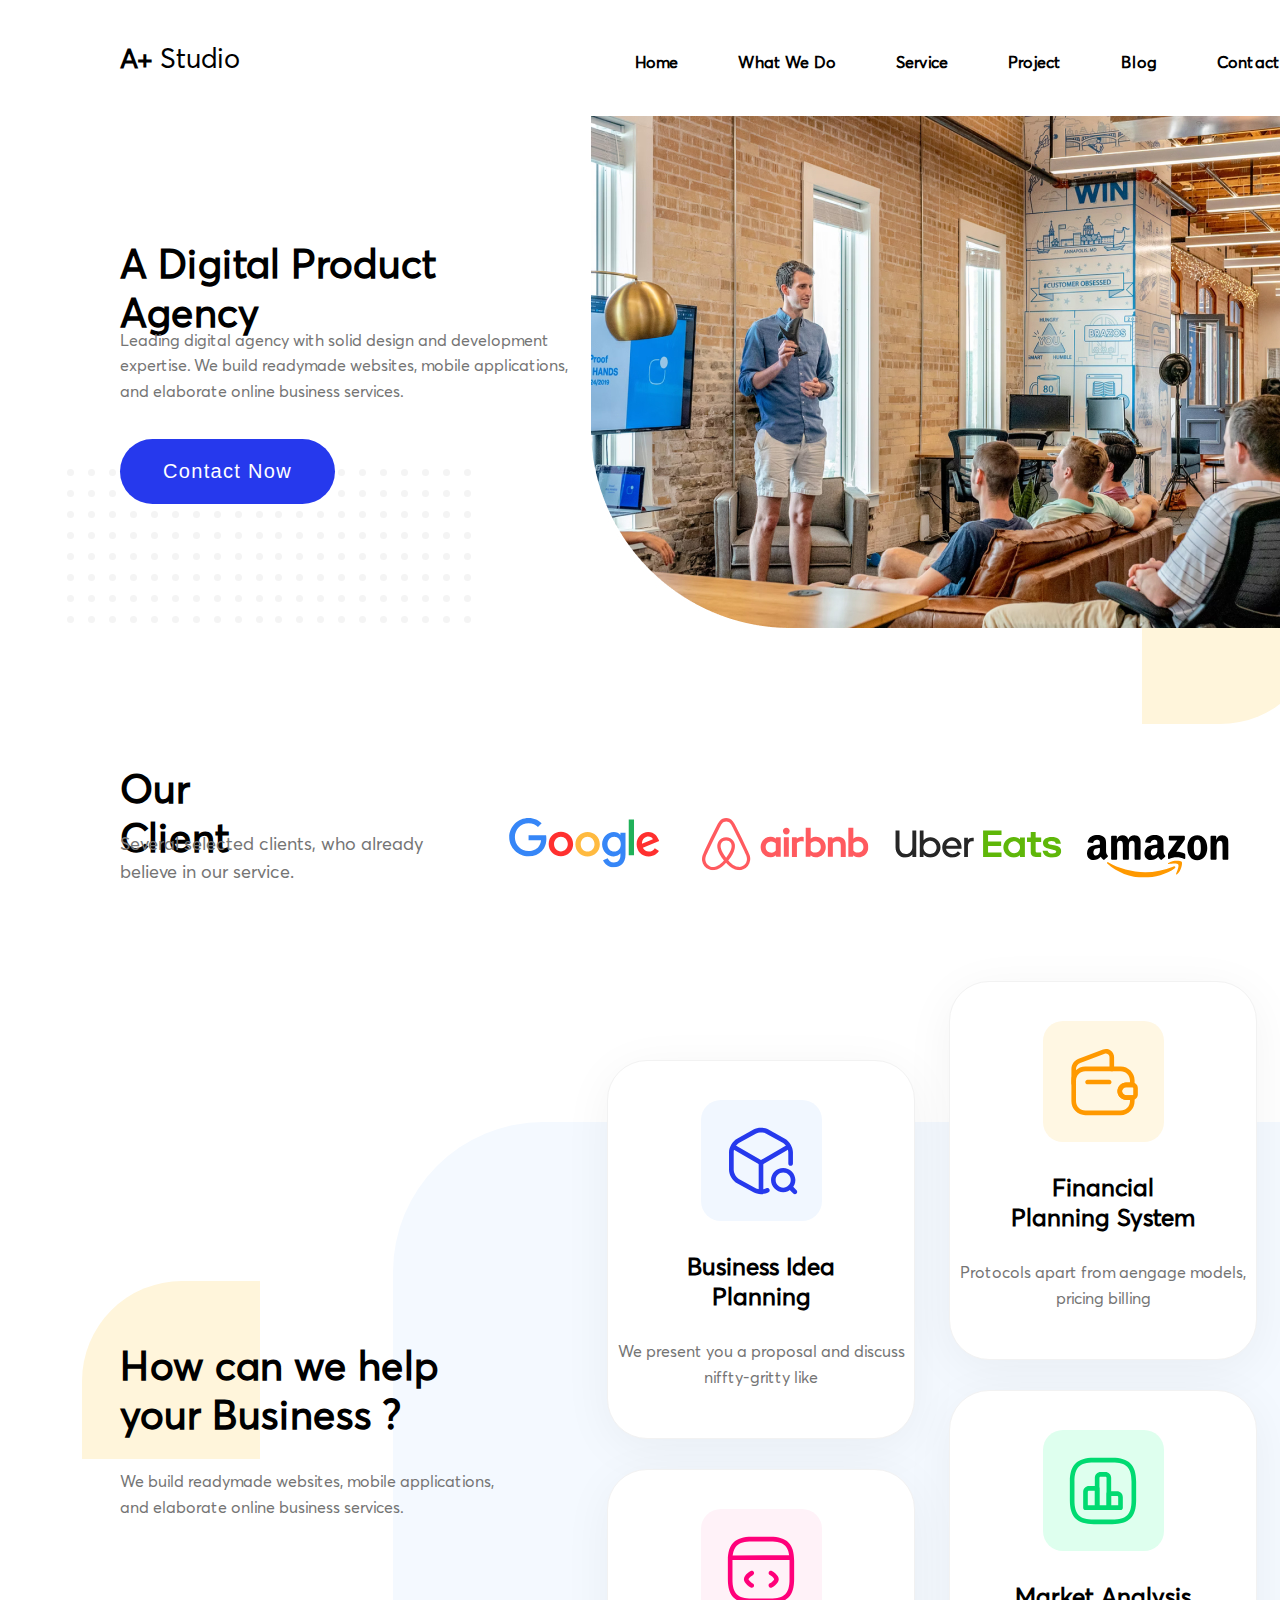
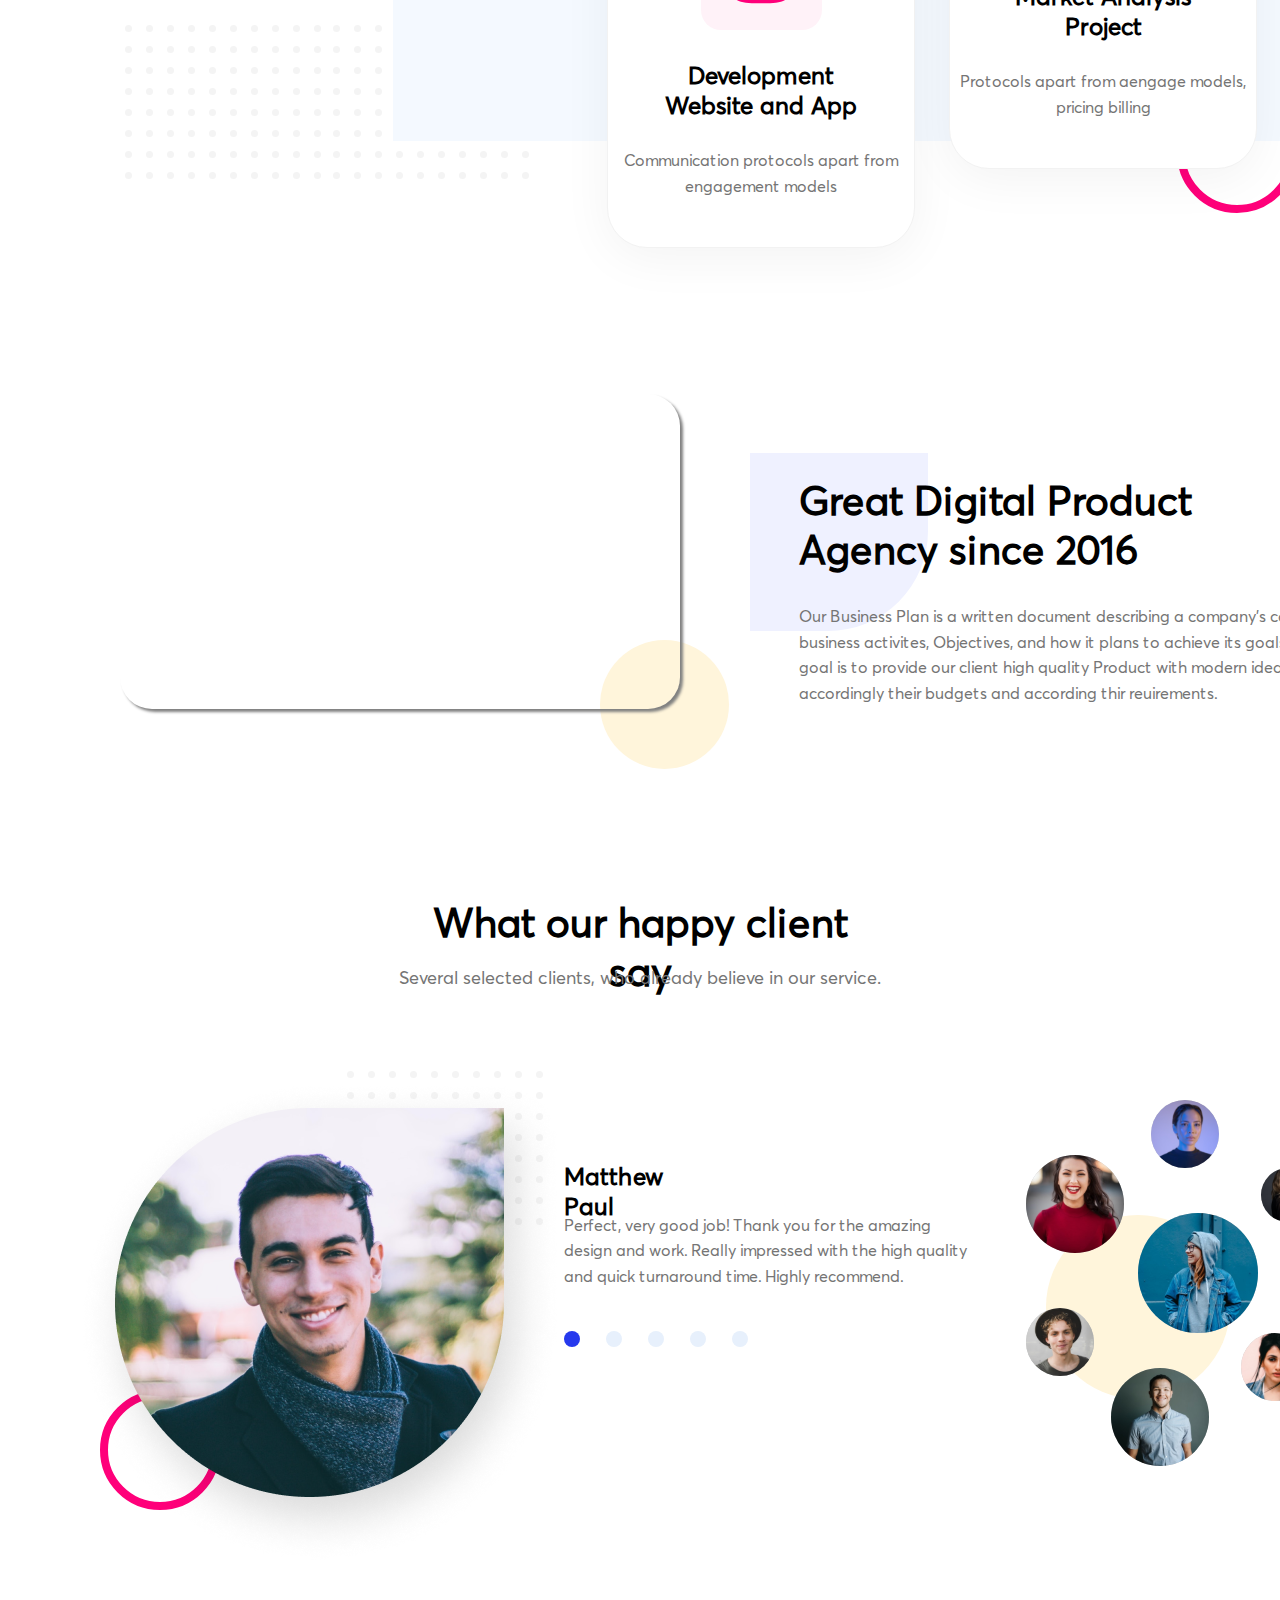
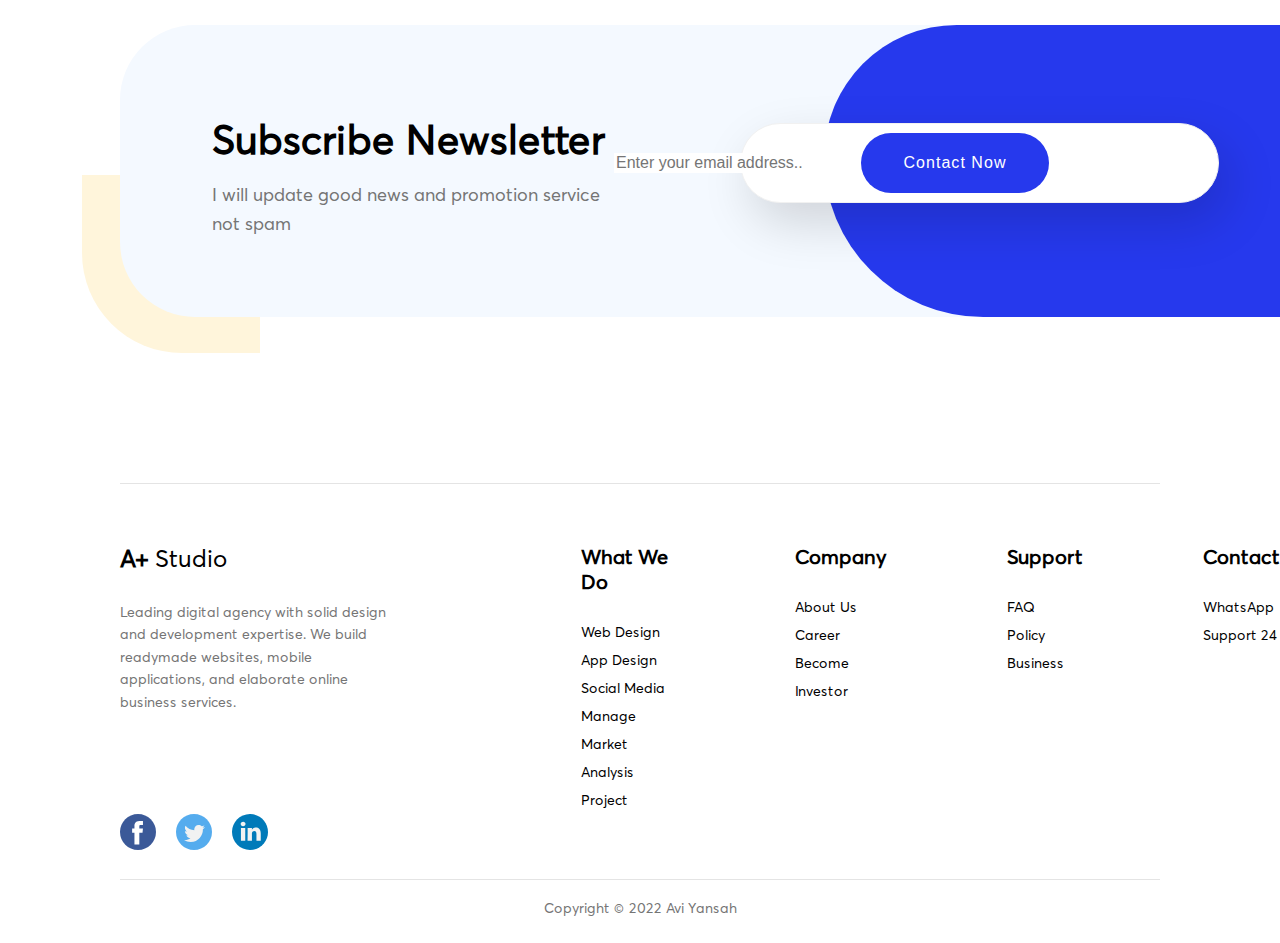
==== index.html @ ac947d30 "design_1_2022_05_05_part1" ====
<!doctype html>
<html lang="en">
<head>
    <meta charset="UTF-8">
    <meta name="viewport"
          content="width=device-width, user-scalable=no, initial-scale=1.0, maximum-scale=1.0, minimum-scale=1.0">
    <meta http-equiv="X-UA-Compatible" content="ie=edge">
    <title>Document</title>
    <link rel="stylesheet" href="css/reset.css">
    <link rel="stylesheet" href="css/style.css">
</head>
<body>
    <!-- Header start -->
    <header class="header">
        <div class="wrapper">
            <div class="header__wrapper">
                <div class="header__logo">
                    <a href="/" class="header__logo-link">
                        <span class="header__logo_text_first">A+ </span>
                        <span class="header__logo_text_second">Studio</span>
                    </a>
                </div>
                <nav class="header__nav">
                    <ul class="header__list">
                        <li class="header__item">
                            <a href="#" class="header__link">Home</a>
                        </li>
                        <li class="header__item">
                            <a href="#" class="header__link">What We Do</a>
                        </li>
                        <li class="header__item">
                            <a href="#" class="header__link">Service</a>
                        </li>
                        <li class="header__item">
                            <a href="#" class="header__link">Project</a>
                        </li>
                        <li class="header__item">
                            <a href="#" class="header__link">Blog</a>
                        </li>
                        <li class="header__item">
                            <a href="#" class="header__link">Contact</a>
                        </li>
                    </ul>
                </nav>
            </div>
        </div>
    </header>
    <!-- Header end -->

    <main class="main">
        <!-- Hero headline start -->
        <div class="wrapper">
            <div class="hero-headline">
                <div class="hero-headline-info">
                    <h2 class="hero-headline-title">A Digital Product Agency</h2>
                    <p class="hero-headline-desc">Leading digital agency with solid design and development expertise.
                        We build readymade websites, mobile applications, and elaborate online business services.
                    </p>
                    <div class="hero-headline-button-block">
                        <img src="img/svg/dot-ornament.svg" alt="">
                        <button type="submit" class="hero-headline-button">Contact Now</button>
                    </div>
                </div>
                <div class="ellipse"></div>
                <div class="rectangle"></div>
                <div class="hero-headline-img">
                    <img src="img/bg_a_digital_product.jpg" alt="bg_a_digital_product">
                </div>
            </div>
            <!-- Our clients start -->
            <div class="our-client-info">
                <div class="description">
                    <h2 class="our-client-title">Our Client</h2>
                    <p class="our-client-desc">Several selected clients, who already believe in our service.</p>
                </div>
                <img src="img/svg/google_logo.svg" alt="google_logo" class="google-logo">
                <img src="img/svg/airbnb_logo.svg" alt="airbnb_logo" class="airbnb-logo">
                <img src="img/svg/uber_logo.svg" alt="uber_logo" class="uber-logo">
                <img src="img/svg/amazon_logo.svg" alt="amazon_logo" class="amazon-logo">
            </div>
            <!-- Our clients end -->
            <!-- How can we help start -->
            <div class="how-can-we-help">
                <img src="img/svg/dot-ornament.svg" alt="" class="how-can-we-help-dots">
                <div class="rectangle-desc"></div>
                <div class="rectangle-card"></div>
                <div class="rectangle-icon-1"></div>
                <div class="rectangle-icon-2"></div>
                <div class="rectangle-icon-3"></div>
                <div class="rectangle-icon-4"></div>
                <div class="ellipse-how-can-we-help"></div>
                <div class="container">
                    <div class="how-can-we-help-desc">
                        <h2 class="how-can-we-help-title">How can we help your Business ?</h2>
                        <p class="how-can-we-help desc">We build readymade websites, mobile applications, and elaborate online business services.</p>
                    </div>
                    <div class="how-can-we-help-card-1">
                        <img src="img/svg/box-search-icon.svg" alt="" class="how-can-we-help-card-icon">
                        <h2 class="how-can-we-help-card-1-title">Business Idea Planning</h2>
                        <p class="how-can-we-help-card-desc">We present you a proposal and discuss niffty-gritty like</p>
                    </div>
                    <div class="how-can-we-help-card-2">
                        <img src="img/svg/empty-wallet-icon.svg" alt="" class="how-can-we-help-card-icon">
                        <h2 class="how-can-we-help-card-2-title">Financial Planning System</h2>
                        <p class="how-can-we-help-card-desc">Protocols apart from aengage models, pricing billing</p>
                    </div>
                </div>
                <div class="container">
                    <div class="how-can-we-help-card-3">
                        <img src="img/svg/code-icon.svg" alt="" class="how-can-we-help-card-icon">
                        <h2 class="how-can-we-help-card-3-title">Development Website and App</h2>
                        <p class="how-can-we-help-card-desc">Communication protocols apart from engagement models</p>
                    </div>
                    <div class="how-can-we-help-card-4">
                        <img src="img/svg/chart-square-icon.svg" alt="" class="how-can-we-help-card-icon">
                        <h2 class="how-can-we-help-card-4-title">Market Analysis Project</h2>
                        <p class="how-can-we-help-card-desc">Protocols apart from aengage models, pricing billing</p>
                    </div>
                </div>
            </div>
            <!-- How can we help end -->

            <!-- Great since start -->
            <div class="great-since-block">
                <div class="rectangle-great-since"></div>
                <div class="ellipse-great-since"></div>
                <div class="great-since-media">
                    <iframe class="great-since-media-video" width="560" height="315" src="https://www.youtube.com/embed/eTPu3__YGJM" title="YouTube
                     video player" frameborder="0" allow="accelerometer; autoplay; clipboard-write; encrypted-media;
                      gyroscope; picture-in-picture" allowfullscreen></iframe>
                </div>
                <div class="great-since-info">
                    <h2 class="great-since-title">Great Digital Product Agency since 2016 </h2>
                    <p class="great-since-desc">Our Business Plan is a written document describing a company's core business activites, Objectives, and how it plans to achieve its goals. Our goal is to provide our client high quality Product with modern idea accordingly their budgets and according thir reuirements.</p>
                </div>
            </div>
            <!-- Great since end -->

            <!-- Happy client start -->
            <div class="happy-client-block">
                <div class="happy-client-desc">
                    <h2 class="happy-client-title">What our happy client say</h2>
                </div>
                <div class="happy-client-desc">
                    <p class="happy-client-text">Several selected clients, who already believe in our service.</p>
                </div>
                <div class="ellipse-happy-client"></div>
                <div class="happy-client-carousel">
                    <img src="img/svg/happy-client-dots.svg" alt="" class="happy-client-dots">
                    <img src="img/happy-client.png" alt="" class="happy-client-img">
                    <div class="happy-client-carousel-desc">
                        <h2 class="happy-client-carousel-title">Matthew Paul</h2>
                        <p class="happy-client-carousel-text">
                            Perfect, very good job! Thank you for the amazing design and work. Really impressed with the
                            high quality and quick turnaround time. Highly recommend.
                        </p>
                        <div class="ellipses">
                            <div class="ellipse-2-happy-client"></div>
                            <div class="ellipse-1-happy-client"></div>
                            <div class="ellipse-1-happy-client"></div>
                            <div class="ellipse-1-happy-client"></div>
                            <div class="ellipse-1-happy-client"></div>
                        </div>
                    </div>
                    <div class="happy-clients-group">
                        <div class="ellipse-client-group"></div>
                        <img src="img/svg/happy-client-group-center.svg" alt="" class="happy-clients-group-center">
                        <img src="img/svg/happy-client-group-1.svg" alt="happy-client-group-1" class="happy-clients-group-1">
                        <img src="img/svg/happy-client-group-2.svg" alt="happy-client-group-2" class="happy-clients-group-2">
                        <img src="img/svg/happy-client-group-3.svg" alt="happy-client-group-3" class="happy-clients-group-3">
                        <img src="img/svg/happy-client-group-4.svg" alt="happy-client-group-4" class="happy-clients-group-4">
                        <img src="img/svg/happy-client-group-5.svg" alt="happy-client-group-5" class="happy-clients-group-5">
                        <img src="img/svg/happy-client-group-6.svg" alt="happy-client-group-6" class="happy-clients-group-6">
                        <img src="img/svg/happy-client-group-7.svg" alt="happy-client-group-7" class="happy-clients-group-7">
                    </div>
                </div>
            </div>
            <!-- Happy client end -->

            <!-- Newsletter start -->
            <div class="newsletter-block">
                <div class="newsletter-rectangle-30"></div>
                <div class="newsletter-rectangle-32"></div>
                <div class="newsletter-rectangle-33"></div>
                <div class="newsletter-rectangle-34"></div>
                <div class="newsletter-desc">
                    <h2 class="newsletter-title">Subscribe Newsletter</h2>
                    <p class="newsletter-text">I will update good news and promotion service not spam</p>
                </div>
                <div class="newsletter-form">
                    <input type="text" placeholder="Enter your email address.." class="newsletter-input">
                    <button class="newsletter-button">Contact Now</button>
                </div>
            </div>
            <!-- Newsletter end -->
        </div>
    </main>
    <!-- Footer start -->
    <footer>
        <div class="wrapper">
            <div class="footer-line"></div>
            <div class="footer-block">
                <div class="footer__logo">
                    <a href="/" class="footer__logo-link">
                        <span class="footer__logo_text_first">A+ </span>
                        <span class="footer__logo_text_second">Studio</span>
                    </a>
                    <div class="footer-text">
                        <p>Leading digital agency with solid design and development expertise. We build readymade websites,
                            mobile applications, and elaborate online business services.
                        </p>
                    </div>
                </div>
                <nav class="footer-nav">
                    <ul class="footer-menu">
                        <li class="footer-menu-item">
                            <h3 class="footer-menu-title">What We Do</h3>
                        </li>
                        <li class="footer-menu-item">
                            <a href="/" class="footer-menu-link">Web Design</a>
                        </li>
                        <li class="footer-menu-item">
                            <a href="/" class="footer-menu-link">App Design</a>
                        </li>
                        <li class="footer-menu-item">
                            <a href="/" class="footer-menu-link">Social Media Manage</a>
                        </li>
                        <li class="footer-menu-item">
                            <a href="/" class="footer-menu-link">Market Analysis Project</a>
                        </li>
                    </ul>
                    <ul class="footer-menu">
                        <li class="footer-menu-item">
                            <h3 class="footer-menu-title">Company</h3>
                        </li>
                        <li class="footer-menu-item">
                            <a href="/" class="footer-menu-link">About Us</a>
                        </li>
                        <li class="footer-menu-item">
                            <a href="/" class="footer-menu-link">Career</a>
                        </li>
                        <li class="footer-menu-item">
                            <a href="/" class="footer-menu-link">Become Investor</a>
                        </li>
                    </ul>
                    <ul class="footer-menu">
                        <li class="footer-menu-item">
                            <h3 class="footer-menu-title">Support</h3>
                        </li>
                        <li class="footer-menu-item">
                            <a href="/" class="footer-menu-link">FAQ</a>
                        </li>
                        <li class="footer-menu-item">
                            <a href="/" class="footer-menu-link">Policy</a>
                        </li>
                        <li class="footer-menu-item">
                            <a href="/" class="footer-menu-link">Business</a>
                        </li>
                    </ul>
                    <ul class="footer-menu">
                        <li class="footer-menu-item">
                            <h3 class="footer-menu-title">Contact</h3>
                        </li>
                        <li class="footer-menu-item">
                            <a href="/" class="footer-menu-link">WhatsApp</a>
                        </li>
                        <li class="footer-menu-item">
                            <a href="/" class="footer-menu-link">Support 24</a>
                        </li>
                    </ul>
                </nav>
            </div>
            <div class="footer-icons">
                <a href=""><img src="img/svg/facebook-icon.svg" alt="facebook-icon" class="footer-facebook-icon"></a>
                <a href=""><img src="img/svg/twitter-icon.svg" alt="twitter-icon" class="footer-twitter-icon"></a>
                <a href=""><img src="img/svg/linkedin-icon.svg" alt="linkedin-icon" class="footer-linkedin-icon"></a>
            </div>
            <div class="footer-line"></div>
            <div class="copyright">
                <span>Copyright © 2022 Avi Yansah</span>
            </div>

        </div>
    </footer>
</body>
</html>
---- css/style.css ----
@font-face {
    font-family: 'Averta Demo PE';
    src: url('../fonts/AvertaDemoPE-Regular.eot');
    src: local('Averta Demo PE Regular'), local('AvertaDemoPE-Regular'),
    url('../fonts/AvertaDemoPE-Regular.eot?#iefix') format('embedded-opentype'),
    url('../fonts/AvertaDemoPE-Regular.woff2') format('woff2'),
    url('../fonts/AvertaDemoPE-Regular.woff') format('woff'),
    url('../fonts/AvertaDemoPE-Regular.ttf') format('truetype');
    font-weight: 400;
    font-style: normal;
}

html {
    box-sizing: border-box;
}
*, *::before, *::after {
    box-sizing: inherit;
}
body {
    font-family: 'Averta Demo PE';
    font-style: normal;
    font-size: 16px;
    line-height: 160%;
    font-weight: 400;
    color: #757575;
}
/*.header {*/
/*    background-color: white;*/
/*    position: fixed;*/
/*    top: 0;*/
/*    left: 0;*/
/*    width: 100%;*/
/*}*/
.wrapper {
    max-width: 1440px;
    margin: 0 auto;
}
.header__logo_text_first {
    font-weight: 700;
    font-size: 27px;
    line-height: 33px;
    color: #000000;
}
.header__logo_text_second {
    font-size: 27.1472px;
    line-height: 33px;
    color: #000000;
}
.header__logo-link {
    text-decoration: none;
}
.header__wrapper {
    max-width: 1200px;
    display: flex;
    flex-wrap: wrap;
    align-items: flex-end;
    justify-content: space-between;
    margin-top: 42px;
    margin-left: 120px;

}
.header__list {
    display: flex;
    flex-wrap: wrap;
}
.header__item {
    margin-right: 60px;
}
.header__item:last-child {
    margin-right: 0;
}
.header__link {
    line-height: 20px;
    color: #000000;
    text-decoration: none;
    letter-spacing: 0.01em;
    font-weight: 700;
}
/*Hero headline start*/
.hero-headline {
    display: grid;
    grid-template-columns: repeat(2, 1fr);
}
.hero-headline-info {
    margin-left: 120px;
    margin-top: 163px;
}
.hero-headline-img {
    position: relative;
    width: 754px;
    height: 512px;
    margin-top: 40px;
}
.hero-headline-title {
    width: 462px;
    height: 49px;
    font-size: 40px;
    line-height: 49px;
    font-weight: 700;
    color: black;
    margin-bottom: 40px;
}
.hero-headline-desc {
    width: 471px;
    height: 78px;
    margin-bottom: 33px;
}
.hero-headline-button {
    position: relative;
    width: 215px;
    height: 65px;
    padding: 20px 40px;
    font-weight: 500;
    font-size: 20px;
    line-height: 25px;
    letter-spacing: 0.065em;
    color: white;
    background: #2639ED;
    border-radius: 60px;
    border: 0;
}
.ellipse {
    position: absolute;
    width: 129px;
    height: 129px;
    margin-left: 623px;
    margin-top: 40px;
    background: #DAE9FF;
    border-radius: 100px;
}
.rectangle {
    position: absolute;
    width: 178px;
    height: 178px;
    margin-left: 1142px;
    margin-top: 470px;
    background: #FFF5DB;
    border-radius: 0px 0px 100px 0px;
}
.hero-headline-button-block img {
    position: absolute;
    margin-top: 30px;
    margin-left: -53px;
}
/*Hero headline end*/

/*Our clients start*/
.our-client-info {
    display: grid;
    grid-template-columns: repeat(5, 1fr);
    margin-top: 136px;
    margin-bottom: 94px;
}
.description {
    margin-left: 120px;
}
.our-client-title {
    width: 189px;
    height: 49px;
    margin-right: 200px;
    margin-bottom: 17px;
    font-weight: 700;
    font-size: 40px;
    line-height: 49px;
    color: black;
}
.our-client-desc {
    font-size: 18px;
    line-height: 160%;
    margin-right: 60px;
}
.google-logo {
    margin-top: 54px;
}
.airbnb-logo {
    margin-top: 54px;
}
.uber-logo {
    margin-top: 66px;
}
.amazon-logo {
    margin-top: 71px;
}
/*Our clients end*/

/*How can we help start*/

.container {
    display: flex;
}

.how-can-we-help-desc {
    margin-left: 120px;
    z-index: 2;
}
.how-can-we-help-title {
    width: 358px;
    height: 98px;
    font-size: 40px;
    font-weight: 700;
    line-height: 49px;
    color: black;
    margin-bottom: 30px;
    margin-top: 360px;
}
.how-can-we-help-desc {
    position: relative;
    width: 396px;
    height: 52px;
    font-size: 16px;
    line-height: 160%;
    margin-right: 91px;
}
.how-can-we-help-card-1 {
    position: relative;
    text-align: center;
    width: 308px;
    height: 379px;
    border: 1px solid #F2F2F2;
    box-shadow: 0px 10px 50px rgba(0, 0, 0, 0.05);
    border-radius: 40px;
    margin-right: 34px;
    margin-top: 79px;
    margin-bottom: 30px;
    background-color: white;
}
.how-can-we-help-card-2 {
    position: relative;
    text-align: center;
    width: 308px;
    height: 379px;
    border: 1px solid #F2F2F2;
    box-shadow: 0px 10px 50px rgba(0, 0, 0, 0.05);
    border-radius: 40px;
    margin-bottom: 30px;
    background-color: white;
}
.how-can-we-help-card-icon {
    position: relative;
    z-index: 3;
    width: 74px;
    height: 74px;
    margin-top: 63px;
    margin-bottom: 54px;
}
.how-can-we-help-card-1-title {
    margin-left: 70px;
    margin-right: 70px;
    margin-bottom: 27px;
    font-size: 24px;
    line-height: 30px;
    font-weight: 600;
    color: black;
}
.how-can-we-help-card-1-desc {
    margin-right: 31px;
    margin-left: 31px;
}
.how-can-we-help-card-2-title {
    margin-left: 55px;
    margin-right: 55px;
    margin-bottom: 27px;
    font-size: 24px;
    line-height: 30px;
    font-weight: 600;
    color: black;
}
.how-can-we-help-card-3 {
    position: relative;
    text-align: center;
    width: 308px;
    height: 379px;
    border: 1px solid #F2F2F2;
    box-shadow: 0px 10px 50px rgba(0, 0, 0, 0.05);
    border-radius: 40px;
    margin-left: 607px;
    margin-right: 34px;
    margin-bottom: 146px;
    background-color: white;
}
.how-can-we-help-card-4 {
    position: relative;
    margin-top: -79px;
    text-align: center;
    width: 308px;
    height: 379px;
    border: 1px solid #F2F2F2;
    box-shadow: 0px 10px 50px rgba(0, 0, 0, 0.05);
    border-radius: 40px;
    background-color: white;
}
.how-can-we-help-card-3-title {
    margin-left: 35px;
    margin-right: 35px;
    margin-bottom: 27px;
    font-size: 24px;
    line-height: 30px;
    font-weight: 600;
    color: black;
}
.how-can-we-help-card-4-title {
    margin-left: 38px;
    margin-right: 38px;
    margin-bottom: 27px;
    font-size: 24px;
    line-height: 30px;
    font-weight: 600;
    color: black;
}
.rectangle-icon-1 {
    z-index: 1;
    position: absolute;
    width: 121px;
    height: 121px;
    margin-left: 701px;
    top: 1100px;
    background: #F1F7FF;
    border-radius: 20px;
}
.rectangle-icon-2 {
    z-index: 1;
    position: absolute;
    width: 121px;
    height: 121px;
    margin-left: 1043px;
    top: 1021px;
    background: #FFF7E3;
    border-radius: 20px;
}
.rectangle-icon-3 {
    z-index: 1;
    position: absolute;
    width: 121px;
    height: 121px;
    margin-left: 701px;
    top: 1509px;
    background: #FFF2F8;
    border-radius: 20px;
}
.rectangle-icon-4 {
    z-index: 1;
    position: absolute;
    width: 121px;
    height: 121px;
    margin-left: 1043px;
    top: 1430px;
    background: #DEFFEE;
    border-radius: 20px;
}
.rectangle-card {
    position: absolute;
    width: 1047px;
    height: 619px;
    margin-left: 393px;
    top: 1122px;
    background: #F4F9FF;
    border-radius: 150px 0px 0px 0px;
}
.rectangle-desc {
    position: absolute;
    width: 178px;
    height: 178px;
    margin-left: 82px;
    margin-top: 300px;
    background: #FFF5DB;
    border-radius: 0px 0px 100px 0px;
    transform: rotate(-180deg);
}
.how-can-we-help-dots {
    position: absolute;
    margin-top: 644px;
    margin-left: 125px;
}
.ellipse-how-can-we-help {
    box-sizing: border-box;
    position: absolute;
    z-index: -1;
    width: 120px;
    height: 120px;
    margin-left: 1177px;
    top: 1693px;
    border: 8px solid #FF007A;
    border-radius: 100%;
}
/* How can we help end */

/* Great since start */
.great-since-block {
    display: flex;
    margin-bottom: 181px;
}
.great-since-media {
    padding: 0;
    margin-left: 120px;
}
.great-since-media-video {
    margin-right: 119px;
}
.great-since-block-icon {
    position: absolute;
    width: 78px;
    height: 78px;
    left: 356px;
    top: 2135px;
}
.great-since-media-video {
    position: relative;
    border-radius: 32px;
    box-shadow: 3px 3px 3px gray;
}
.great-since-info {
    position: relative;
    margin-top: 82px;
}
.great-since-title {
    width: 468px;
    height: 98px;
    font-weight: 700;
    font-size: 40px;
    line-height: 49px;
    color: black;
    margin-bottom: 30px;
}
.great-since-desc {
    width: 532px;
    height: 104px;
    font-size: 16px;
    line-height: 160%;
}
.rectangle-great-since {
    position: absolute;
    width: 178px;
    height: 178px;
    margin-left: 750px;
    top: 2053px;
    background: #EFF1FF;
    border-radius: 0px 0px 100px 0px;
}
.ellipse-great-since {
    position: absolute;
    width: 129px;
    height: 129px;
    margin-left: 600px;
    top: 2240px;
    background: #FFF5DB;
    border-radius: 100%;
}
/* Great since end */

/* Happy client start */
.happy-client-block {
    margin-bottom: 148px;
}
.happy-client-desc {
    display: flex;
    align-items: center;
    align-content: center;
    justify-content: center;
}
.happy-client-title {
    text-align: center;
    width: 485px;
    height: 49px;
    font-size: 40px;
    font-weight: 700;
    line-height: 49px;
    color: black;
    margin-bottom: 17px;
}
.happy-client-text {
    text-align: center;
    width: 588px;
    height: 29px;
    font-size: 18px;
    line-height: 160%;
    margin-bottom: 85px;
}

.happy-client-img {
    position: relative;
    margin-left: 75px;
}
.ellipse-happy-client {
    box-sizing: border-box;
    position: absolute;
    width: 120px;
    height: 120px;
    margin-left: 100px;
    top: 2990px;
    border: 8.8px solid #FF007A;
    border-radius: 100%;
}
.happy-client-carousel {
    display: flex;
}
.happy-client-carousel-title {
    width: 153px;
    height: 30px;
    font-weight: 700;
    font-size: 24px;
    line-height: 30px;
    color: black;
    margin-top: 84px;
    margin-bottom: 21px;
}
.happy-client-carousel-text {
    width: 412px;
    height: 78px;
    font-size: 16px;
    line-height: 160%;
    margin-bottom: 40px;
}
.happy-clients-group-center {
    position: absolute;
    width: 120px;
    height: 120px;
    margin-left: 162px;
    margin-top: 135px;
}
.happy-clients-group-1 {
    position: absolute;
    width: 98px;
    height: 98px;
    margin-left: 50px;
    top: 2755px;
}
.happy-clients-group-2 {
    position: absolute;
    width: 68px;
    height: 68px;
    margin-left: 175px;
    top: 2700px;
}
.happy-clients-group-3 {
    position: absolute;
    width: 54px;
    height: 54px;
    margin-left: 285px;
    margin-top: 90px;
}
.happy-clients-group-4 {
    position: absolute;
    width: 54px;
    height: 54px;
    margin-left: 330px;
    margin-top: 175px;
}
.happy-clients-group-5 {
    position: absolute;
    width: 68px;
    height: 68px;
    margin-left: 265px;
    margin-top: 255px;
}
.happy-clients-group-6 {
    position: absolute;
    width: 98px;
    height: 98px;
    margin-left: 135px;
    margin-top: 290px;
}
.happy-clients-group-7 {
    position: absolute;
    width: 68px;
    height: 68px;
    margin-left: 50px;
    margin-top: 230px;
}
.ellipse-1-happy-client {
    width: 16px;
    height: 16px;
    left: 741px;
    top: 3009px;
    margin-right: 26px;
    border-radius: 100%;
    background: #E7F0FC;
}
.ellipse-2-happy-client {
    width: 16px;
    height: 16px;
    left: 741px;
    top: 3009px;
    margin-right: 26px;
    border-radius: 100%;
    background: #2639ED;
}
.ellipses {
    display: flex;
}
.happy-client-dots {
    position: absolute;
    width: 196px;
    height: 154px;
    margin-left: 347px;
    margin-top: -7px;
}
.ellipse-client-group {
    position: absolute;
    width: 184px;
    height: 184px;
    margin-left: 70px;
    top: 2815px;
    border-radius: 100%;
    background: #FFF5DB;
}
/* Happy client end */

/* Newsletter start */

.newsletter-block {
    display: flex;
}

.newsletter-title {
    margin-left: 212px;
    margin-bottom: 17px;
    font-weight: 700;
    font-size: 40px;
    line-height: 49px;
    color: black;
}
.newsletter-text {
    font-size: 18px;
    line-height: 160%;
    margin-left: 212px;
    margin-bottom: 245px;
}
.newsletter-input {
    width: 190px;
    height: 20px;
    margin-right: 57px;
    margin-top: 38px;
    font-size: 16px;
    line-height: 20px;
    border: 0;
}
.newsletter-form {
    display: flex;
    margin-left: auto;
}
.newsletter-button {
    text-align: center;
    width: 188px;
    height: 60px;
    padding: 20px 40px;
    background: #2639ED;
    border-radius: 60px;
    font-weight: 500;
    font-size: 16px;
    line-height: 20px;
    border: 0;
    color: white;
    margin-top: 18px;
    margin-right: 231px;
    letter-spacing: 0.065em;
}
.newsletter-rectangle-30 {
    z-index: -3;
    position: absolute;
    width: 1197px;
    height: 292px;
    margin-left: 120px;
    margin-top: -90px;

    background: #F4F9FF;
    border-radius: 75px;
}
.newsletter-rectangle-32 {
    position: absolute;
    z-index: -4;
    width: 178px;
    height: 178px;
    margin-left: 82px;
    margin-top: 60px;
    background: #FFF5DB;
    border-radius: 0px 0px 100px 0px;
    transform: rotate(90deg);
}
.newsletter-rectangle-33 {
    position: absolute;
    z-index: -1;
    width: 479px;
    height: 80px;
    margin-left: 740px;
    margin-top: 8px;
    background: #FFFFFF;
    border: 1px solid #F1F1F1;
    box-shadow: 10px 20px 50px rgba(0, 0, 0, 0.15);
    border-radius: 60px;
}
.newsletter-rectangle-34 {
    position: absolute;
    z-index: -2;
    width: 493px;
    height: 292px;
    margin-left: 824px;
    margin-top: -90px;
    background: #2639ED;
    border-radius: 250px 60px 60px 300px ;
}
/* Newsletter end */

/* Footer start */
.footer-block {
    display: flex;
    margin-top: 60px;
}
.footer-nav {
    display: flex;
}
.footer-line {
    margin: 0 120px 0px 120px;
    border-top:1px solid #E4E4E4;
    height:100%;
}
.footer__logo {
    margin-left: 120px;
}
.footer__logo-link {
    text-decoration: none;
    color: black;
}
.footer__logo_text_first {
    font-weight: 700;
    font-size: 24px;
    line-height: 29px
}
.footer__logo_text_second {
    font-size: 24px;
    line-height: 29px
}
.footer-text {
    width: 270px;
    height: 88px;
    font-size: 14px;
    line-height: 160%;
    margin-top: 26px;
    margin-right: 191px;
    margin-bottom: 40px;
}
.footer-menu {
    margin-right: 120px;
}
.footer-menu:last-child {
    margin-right: 0px;
}
.footer-menu-title {
    font-weight: 700;
    font-size: 20px;
    line-height: 25px;
    color: black;
    margin-bottom: 24px;
}
.footer-menu-link {
    text-decoration: none;
    color: black;
    font-size: 14px;
    line-height: 200%;
}
.footer-icons {
    margin-left: 120px;
    margin-bottom: 29px;
}
.footer-icons img {
    margin-right: 16px;
}
.copyright {
    margin: 17px 0 23px 0;
    text-align: center;
    font-size: 14px;
    line-height: 160%;
}
/* Footer end */
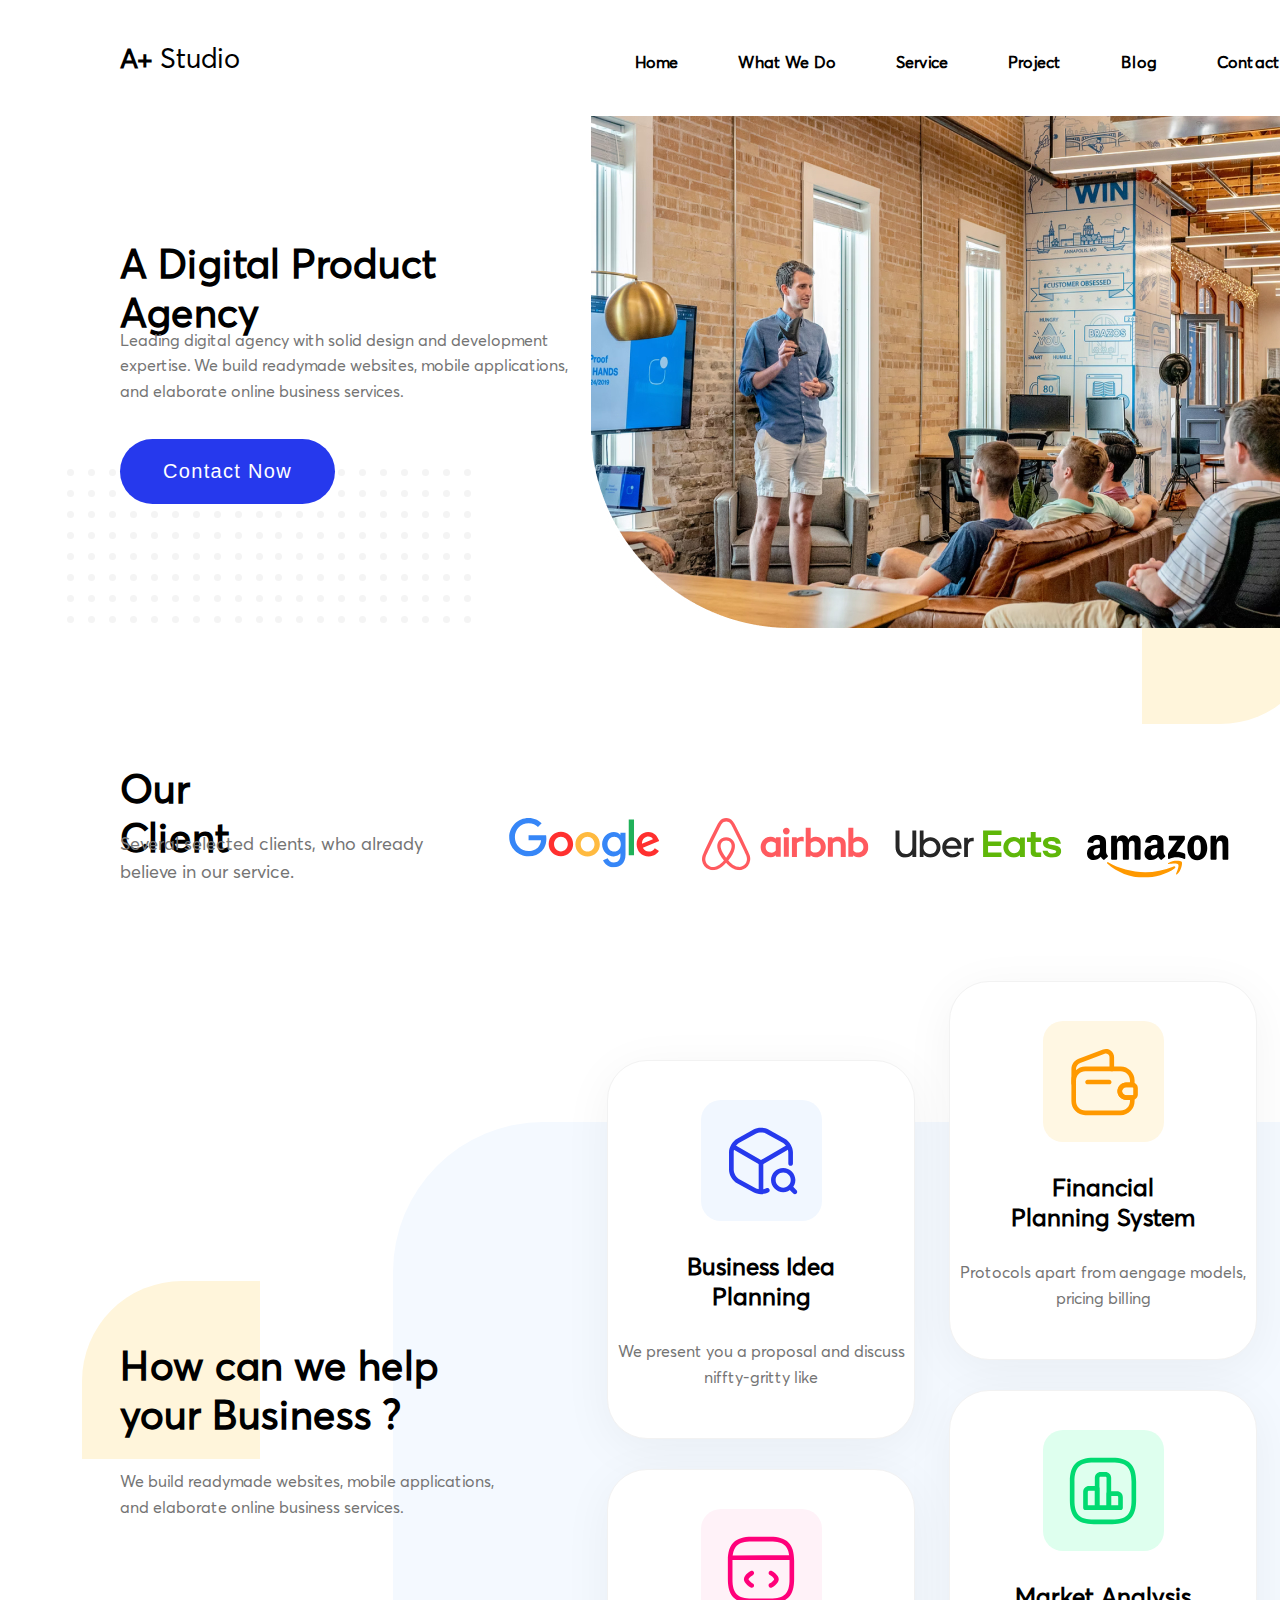
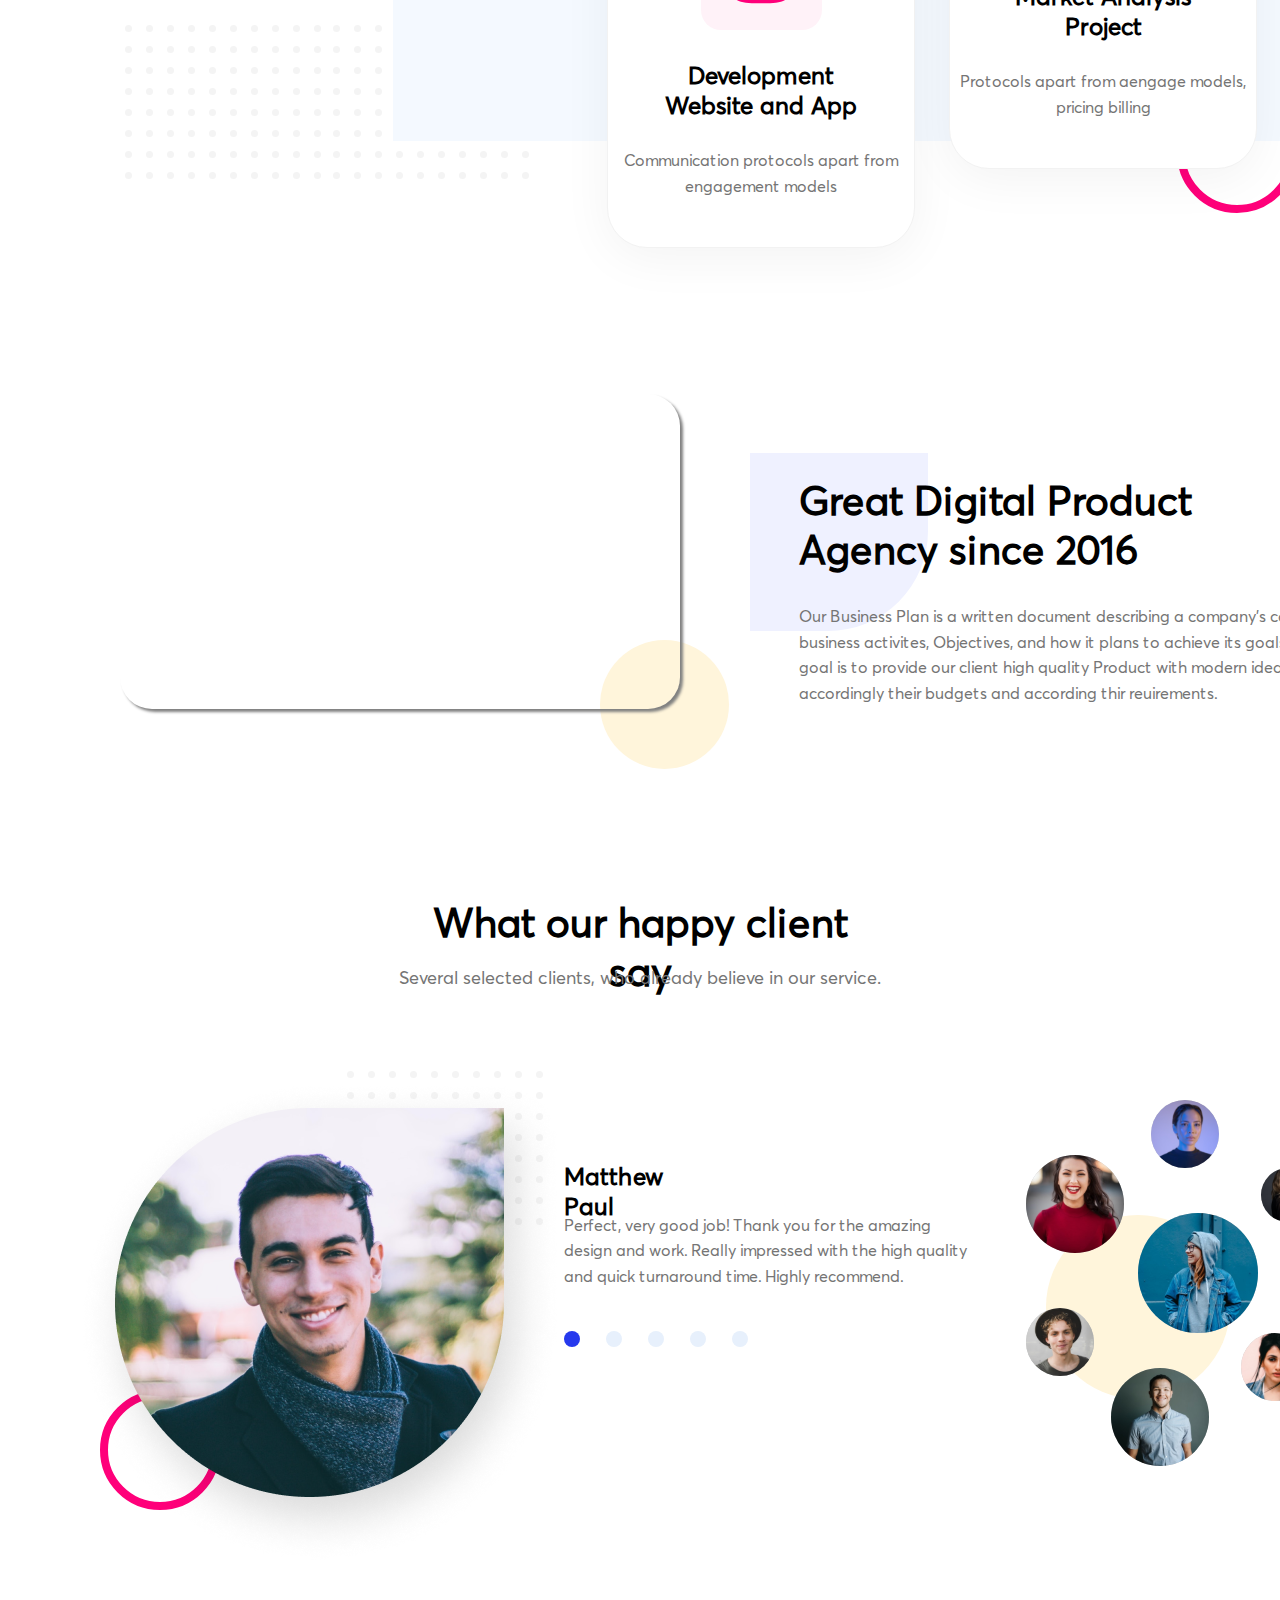
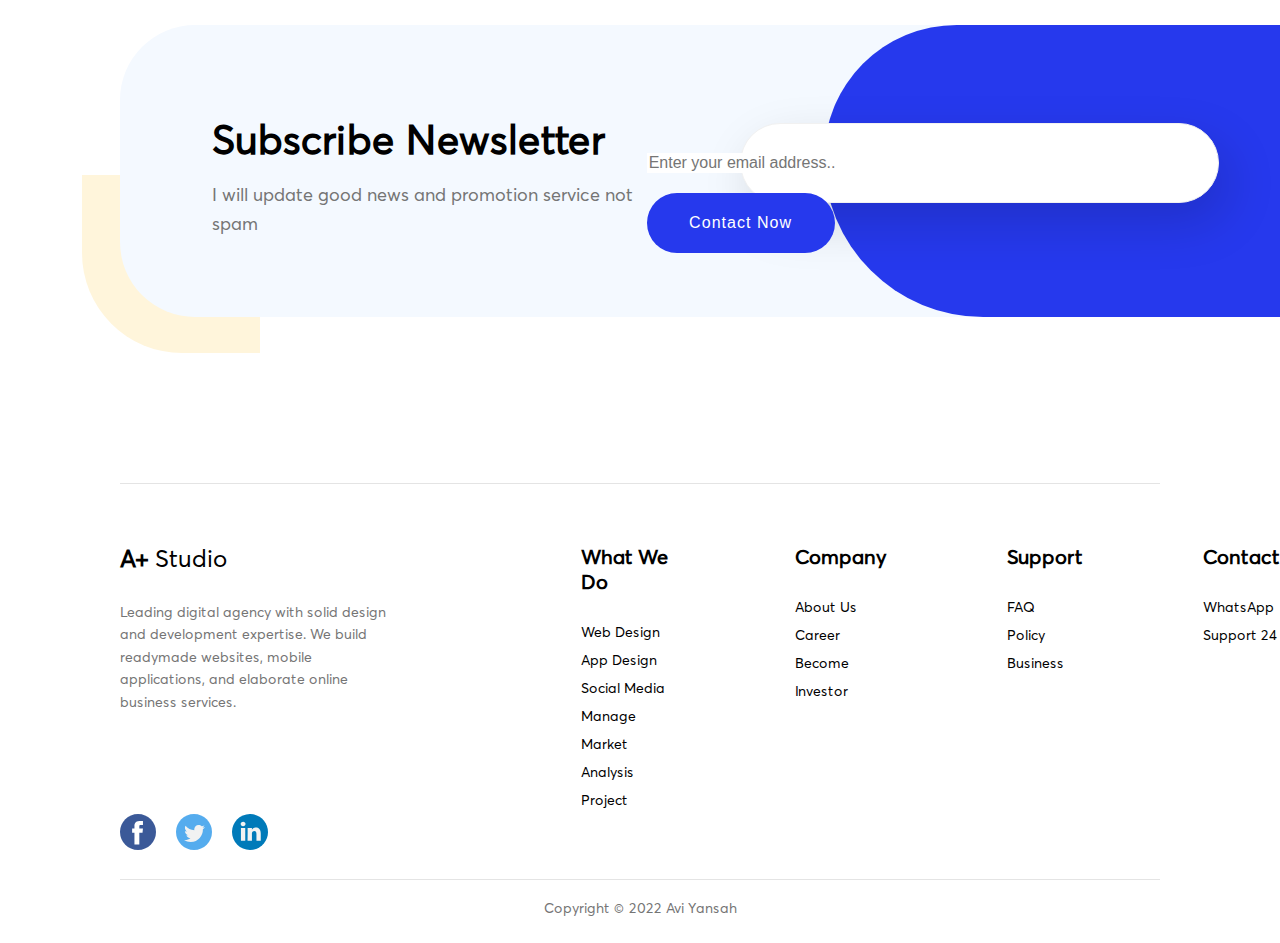
==== commit 206dace7: "2022_05_06_fixed_form" ====
--- a/index.html
+++ b/index.html
@@ -188,8 +188,11 @@
                     <p class="newsletter-text">I will update good news and promotion service not spam</p>
                 </div>
                 <div class="newsletter-form">
-                    <input type="text" placeholder="Enter your email address.." class="newsletter-input">
-                    <button class="newsletter-button">Contact Now</button>
+                    <form action="">
+                        <input type="text" placeholder="Enter your email address.." class="newsletter-input">
+                        <button class="newsletter-button">Contact Now</button>
+                    </form>
+
                 </div>
             </div>
             <!-- Newsletter end -->
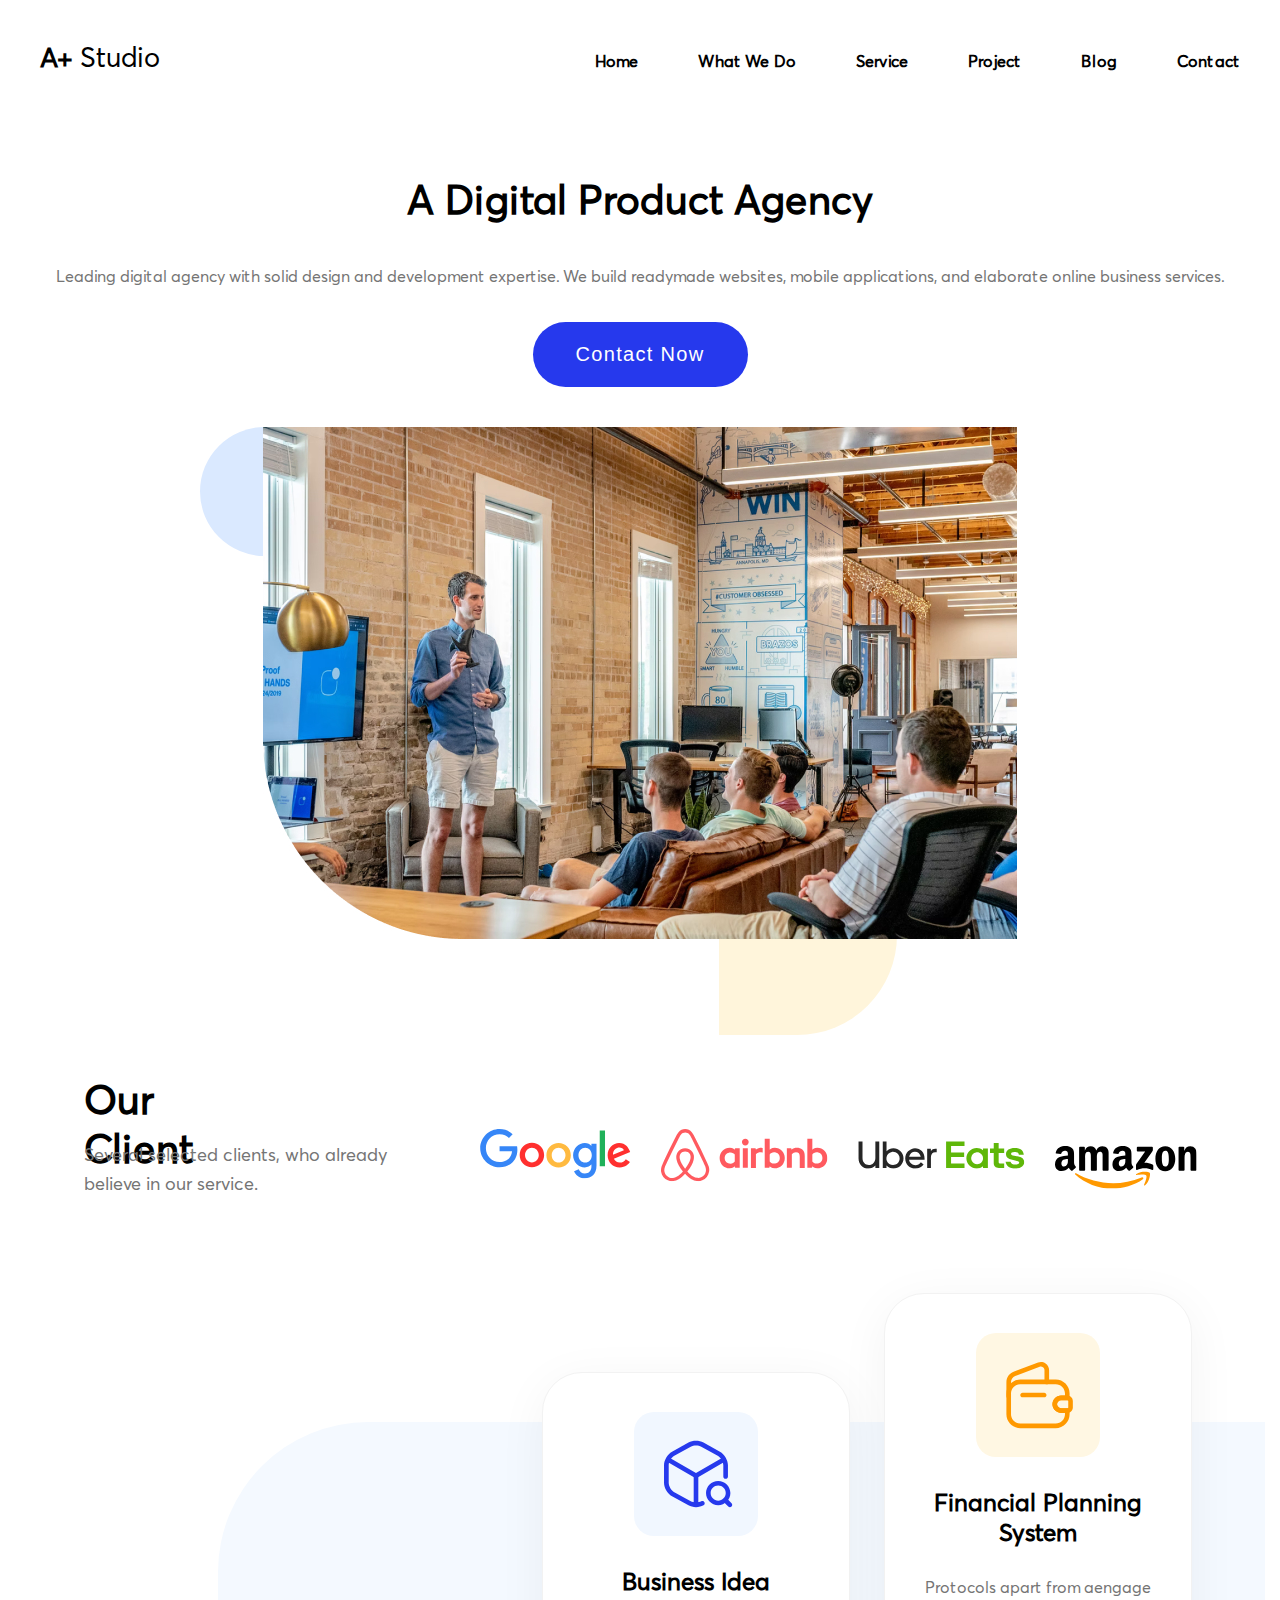
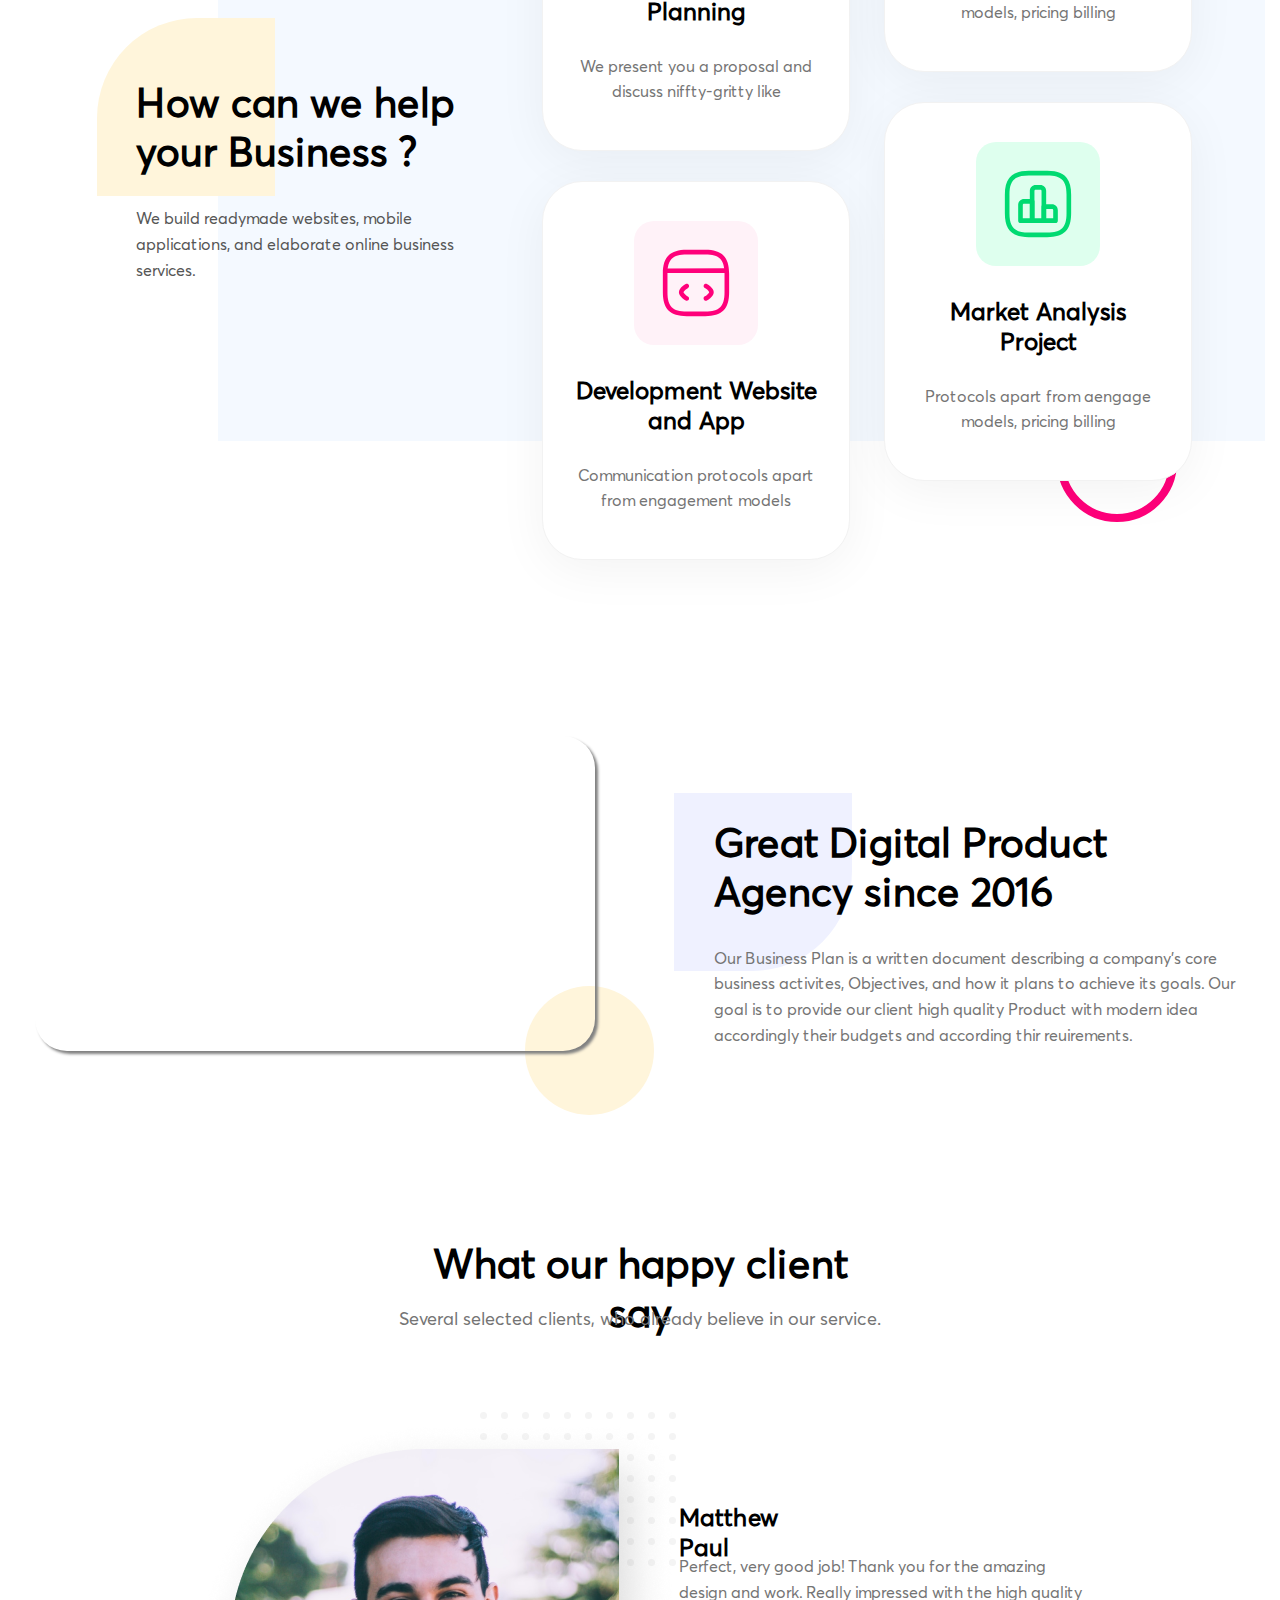
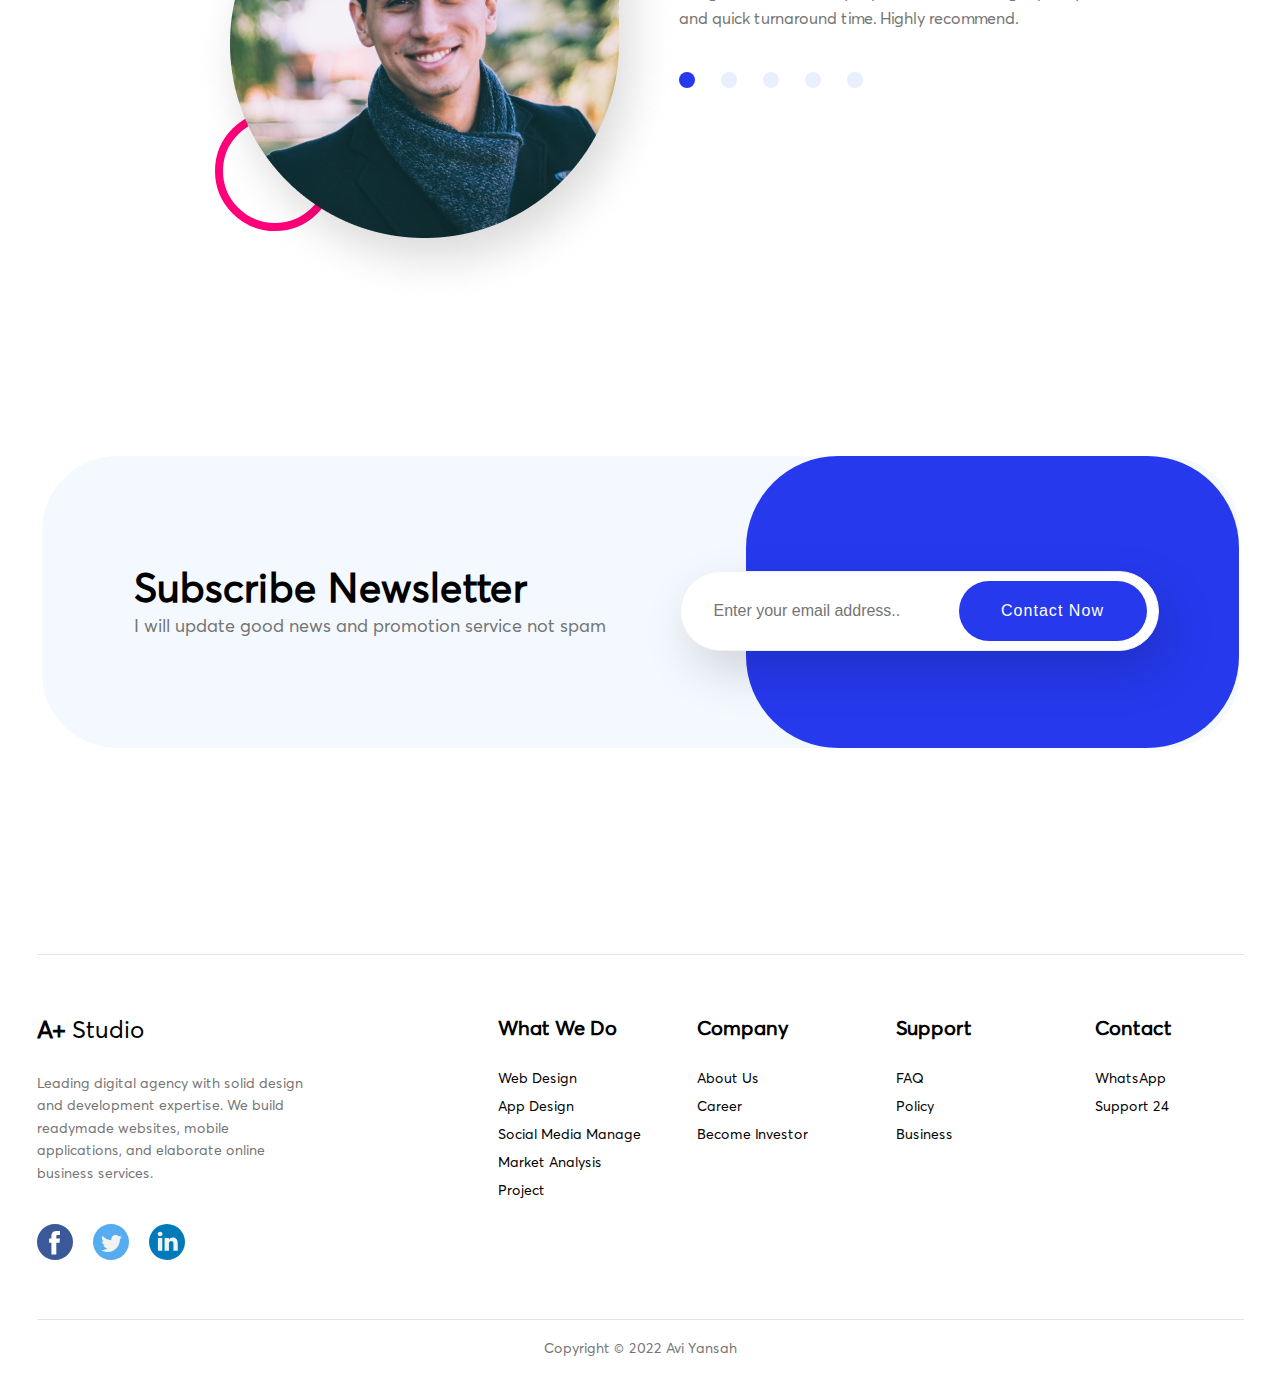
==== commit 55e02b05: "homework2_2022_05-18_part1" ====
--- a/index.html
+++ b/index.html
@@ -41,7 +41,16 @@
                             <a href="#" class="header__link">Contact</a>
                         </li>
                     </ul>
+                    <div class="header__nav-close">
+                        <span class="header__nav-close-line"></span>
+                        <span class="header__nav-close-line"></span>
+                    </div>
                 </nav>
+                <div class="header__burger burger">
+                    <span class="burger__line"></span>
+                    <span class="burger__line"></span>
+                    <span class="burger__line"></span>
+                </div>
             </div>
         </div>
     </header>
@@ -52,19 +61,19 @@
         <div class="wrapper">
             <div class="hero-headline">
                 <div class="hero-headline-info">
+                    <img src="img/svg/dot-ornament.svg" alt="dot-ornament" class="dot-ornament">
                     <h2 class="hero-headline-title">A Digital Product Agency</h2>
                     <p class="hero-headline-desc">Leading digital agency with solid design and development expertise.
                         We build readymade websites, mobile applications, and elaborate online business services.
                     </p>
                     <div class="hero-headline-button-block">
-                        <img src="img/svg/dot-ornament.svg" alt="">
                         <button type="submit" class="hero-headline-button">Contact Now</button>
                     </div>
                 </div>
-                <div class="ellipse"></div>
-                <div class="rectangle"></div>
                 <div class="hero-headline-img">
-                    <img src="img/bg_a_digital_product.jpg" alt="bg_a_digital_product">
+                    <div class="ellipse"></div>
+                    <div class="rectangle"></div>
+                    <img src="img/bg_a_digital_product.jpg" alt="bg_a_digital_product" class="hero-headline-bg">
                 </div>
             </div>
             <!-- Our clients start -->
@@ -73,47 +82,44 @@
                     <h2 class="our-client-title">Our Client</h2>
                     <p class="our-client-desc">Several selected clients, who already believe in our service.</p>
                 </div>
-                <img src="img/svg/google_logo.svg" alt="google_logo" class="google-logo">
-                <img src="img/svg/airbnb_logo.svg" alt="airbnb_logo" class="airbnb-logo">
-                <img src="img/svg/uber_logo.svg" alt="uber_logo" class="uber-logo">
-                <img src="img/svg/amazon_logo.svg" alt="amazon_logo" class="amazon-logo">
+                <div class="our-client-info__logos">
+                    <img src="img/svg/google_logo.svg" alt="google_logo" class="google-logo">
+                    <img src="img/svg/airbnb_logo.svg" alt="airbnb_logo" class="airbnb-logo">
+                    <img src="img/svg/uber_logo.svg" alt="uber_logo" class="uber-logo">
+                    <img src="img/svg/amazon_logo.svg" alt="amazon_logo" class="amazon-logo">
+                </div>
             </div>
             <!-- Our clients end -->
             <!-- How can we help start -->
             <div class="how-can-we-help">
-                <img src="img/svg/dot-ornament.svg" alt="" class="how-can-we-help-dots">
-                <div class="rectangle-desc"></div>
-                <div class="rectangle-card"></div>
-                <div class="rectangle-icon-1"></div>
-                <div class="rectangle-icon-2"></div>
-                <div class="rectangle-icon-3"></div>
-                <div class="rectangle-icon-4"></div>
-                <div class="ellipse-how-can-we-help"></div>
-                <div class="container">
-                    <div class="how-can-we-help-desc">
-                        <h2 class="how-can-we-help-title">How can we help your Business ?</h2>
-                        <p class="how-can-we-help desc">We build readymade websites, mobile applications, and elaborate online business services.</p>
-                    </div>
-                    <div class="how-can-we-help-card-1">
-                        <img src="img/svg/box-search-icon.svg" alt="" class="how-can-we-help-card-icon">
+                <div class="how-can-we-help__desc">
+                    <div class="how-can-we-help-rectangle"></div>
+                    <h3 class="how-can-we-help__title">How can we help your Business ?</h3>
+                    <p class="how-can-we-help__text">
+                        We build readymade websites, mobile applications, and elaborate online business services.
+                    </p>
+                </div>
+                <div class="how-can-we-help-card-rectangle"></div>
+                <div class="how-can-we-help-card-ellipse"></div>
+                <div class="how-can-we-help__cards">
+                    <div class="how-can-we-help-card">
+                        <img src="img/svg/box-search-icon.svg" alt="box-search" class="icon-search">
                         <h2 class="how-can-we-help-card-1-title">Business Idea Planning</h2>
                         <p class="how-can-we-help-card-desc">We present you a proposal and discuss niffty-gritty like</p>
                     </div>
-                    <div class="how-can-we-help-card-2">
-                        <img src="img/svg/empty-wallet-icon.svg" alt="" class="how-can-we-help-card-icon">
-                        <h2 class="how-can-we-help-card-2-title">Financial Planning System</h2>
+                    <div class="how-can-we-help-card">
+                        <img src="img/svg/empty-wallet-icon.svg" alt="empty-wallet" class="wallet-icon">
+                        <h2 class="how-can-we-help-card-1-title">Financial Planning System</h2>
                         <p class="how-can-we-help-card-desc">Protocols apart from aengage models, pricing billing</p>
                     </div>
-                </div>
-                <div class="container">
-                    <div class="how-can-we-help-card-3">
-                        <img src="img/svg/code-icon.svg" alt="" class="how-can-we-help-card-icon">
-                        <h2 class="how-can-we-help-card-3-title">Development Website and App</h2>
+                    <div class="how-can-we-help-card">
+                        <img src="img/svg/code-icon.svg" alt="code-icon" class="code-icon">
+                        <h2 class="how-can-we-help-card-1-title">Development Website and App</h2>
                         <p class="how-can-we-help-card-desc">Communication protocols apart from engagement models</p>
                     </div>
-                    <div class="how-can-we-help-card-4">
-                        <img src="img/svg/chart-square-icon.svg" alt="" class="how-can-we-help-card-icon">
-                        <h2 class="how-can-we-help-card-4-title">Market Analysis Project</h2>
+                    <div class="how-can-we-help-card">
+                        <img src="img/svg/chart-square-icon.svg" alt="chart-square" class="square-icon">
+                        <h2 class="how-can-we-help-card-1-title">Market Analysis Project</h2>
                         <p class="how-can-we-help-card-desc">Protocols apart from aengage models, pricing billing</p>
                     </div>
                 </div>
@@ -122,14 +128,14 @@
 
             <!-- Great since start -->
             <div class="great-since-block">
-                <div class="rectangle-great-since"></div>
-                <div class="ellipse-great-since"></div>
                 <div class="great-since-media">
-                    <iframe class="great-since-media-video" width="560" height="315" src="https://www.youtube.com/embed/eTPu3__YGJM" title="YouTube
+                    <div class="ellipse-great-since"></div>
+                    <iframe class="great-since-media-video" src="https://www.youtube.com/embed/eTPu3__YGJM" title="YouTube
                      video player" frameborder="0" allow="accelerometer; autoplay; clipboard-write; encrypted-media;
                       gyroscope; picture-in-picture" allowfullscreen></iframe>
                 </div>
                 <div class="great-since-info">
+                    <div class="rectangle-great-since"></div>
                     <h2 class="great-since-title">Great Digital Product Agency since 2016 </h2>
                     <p class="great-since-desc">Our Business Plan is a written document describing a company's core business activites, Objectives, and how it plans to achieve its goals. Our goal is to provide our client high quality Product with modern idea accordingly their budgets and according thir reuirements.</p>
                 </div>
@@ -144,10 +150,13 @@
                 <div class="happy-client-desc">
                     <p class="happy-client-text">Several selected clients, who already believe in our service.</p>
                 </div>
-                <div class="ellipse-happy-client"></div>
+
                 <div class="happy-client-carousel">
-                    <img src="img/svg/happy-client-dots.svg" alt="" class="happy-client-dots">
-                    <img src="img/happy-client.png" alt="" class="happy-client-img">
+                    <div class="happy-client-img-container">
+                        <div class="ellipse-happy-client"></div>
+                        <img src="img/svg/happy-client-dots.svg" alt="" class="happy-client-dots">
+                        <img src="img/happy-client.png" alt="happy-client" class="happy-client-img">
+                    </div>
                     <div class="happy-client-carousel-desc">
                         <h2 class="happy-client-carousel-title">Matthew Paul</h2>
                         <p class="happy-client-carousel-text">
@@ -179,20 +188,21 @@
 
             <!-- Newsletter start -->
             <div class="newsletter-block">
-                <div class="newsletter-rectangle-30"></div>
-                <div class="newsletter-rectangle-32"></div>
-                <div class="newsletter-rectangle-33"></div>
-                <div class="newsletter-rectangle-34"></div>
-                <div class="newsletter-desc">
-                    <h2 class="newsletter-title">Subscribe Newsletter</h2>
-                    <p class="newsletter-text">I will update good news and promotion service not spam</p>
-                </div>
-                <div class="newsletter-form">
-                    <form action="">
-                        <input type="text" placeholder="Enter your email address.." class="newsletter-input">
-                        <button class="newsletter-button">Contact Now</button>
-                    </form>
-
+<!--                <div class="newsletter-rectangle-30"></div>-->
+<!--                <div class="newsletter-rectangle-32"></div>-->
+                <div class="newsletter-block__container">
+                    <div class="newsletter-rectangle-33"></div>
+                    <div class="newsletter-rectangle-34"></div>
+                    <div class="newsletter--desc">
+                        <h2 class="newsletter-title">Subscribe Newsletter</h2>
+                        <p class="newsletter-text">I will update good news and promotion service not spam</p>
+                    </div>
+                    <div>
+                        <form action="" class="newsletter-form">
+                            <input type="text" placeholder="Enter your email address.." class="newsletter-input">
+                            <button class="newsletter-button">Contact Now</button>
+                        </form>
+                    </div>
                 </div>
             </div>
             <!-- Newsletter end -->
@@ -201,7 +211,6 @@
     <!-- Footer start -->
     <footer>
         <div class="wrapper">
-            <div class="footer-line"></div>
             <div class="footer-block">
                 <div class="footer__logo">
                     <a href="/" class="footer__logo-link">
@@ -212,6 +221,11 @@
                         <p>Leading digital agency with solid design and development expertise. We build readymade websites,
                             mobile applications, and elaborate online business services.
                         </p>
+                        <div class="footer-icons">
+                            <a href=""><img src="img/svg/facebook-icon.svg" alt="facebook-icon" class="footer-facebook-icon"></a>
+                            <a href=""><img src="img/svg/twitter-icon.svg" alt="twitter-icon" class="footer-twitter-icon"></a>
+                            <a href=""><img src="img/svg/linkedin-icon.svg" alt="linkedin-icon" class="footer-linkedin-icon"></a>
+                        </div>
                     </div>
                 </div>
                 <nav class="footer-nav">
@@ -273,17 +287,11 @@
                     </ul>
                 </nav>
             </div>
-            <div class="footer-icons">
-                <a href=""><img src="img/svg/facebook-icon.svg" alt="facebook-icon" class="footer-facebook-icon"></a>
-                <a href=""><img src="img/svg/twitter-icon.svg" alt="twitter-icon" class="footer-twitter-icon"></a>
-                <a href=""><img src="img/svg/linkedin-icon.svg" alt="linkedin-icon" class="footer-linkedin-icon"></a>
-            </div>
-            <div class="footer-line"></div>
             <div class="copyright">
                 <span>Copyright © 2022 Avi Yansah</span>
             </div>
-
         </div>
     </footer>
+    <script src="js/main.js"></script>
 </body>
 </html>--- a/css/style.css
+++ b/css/style.css
@@ -51,12 +51,11 @@
 }
 .header__wrapper {
     max-width: 1200px;
+    margin: 41px auto 0;
     display: flex;
     flex-wrap: wrap;
     align-items: flex-end;
     justify-content: space-between;
-    margin-top: 42px;
-    margin-left: 120px;
 
 }
 .header__list {
@@ -76,14 +75,31 @@
     letter-spacing: 0.01em;
     font-weight: 700;
 }
+.header__burger {
+    width: 40px;
+    height: 28px;
+    display: none;
+    flex-direction: column;
+    justify-content: space-between;
+}
+.burger__line {
+    display: block;
+    width: 100%;
+    height: 2px;
+    background-color: black;
+
+
+}
 /*Hero headline start*/
 .hero-headline {
-    display: grid;
-    grid-template-columns: repeat(2, 1fr);
+    display: flex;
+    justify-content: flex-end;
+    align-items: center;
+    padding-left: 120px;
 }
 .hero-headline-info {
-    margin-left: 120px;
-    margin-top: 163px;
+    position: relative;
+    margin-right: 104px;
 }
 .hero-headline-img {
     position: relative;
@@ -92,17 +108,14 @@
     margin-top: 40px;
 }
 .hero-headline-title {
-    width: 462px;
-    height: 49px;
     font-size: 40px;
     line-height: 49px;
     font-weight: 700;
     color: black;
     margin-bottom: 40px;
+    text-align: center;
 }
 .hero-headline-desc {
-    width: 471px;
-    height: 78px;
     margin-bottom: 33px;
 }
 .hero-headline-button {
@@ -123,36 +136,39 @@
     position: absolute;
     width: 129px;
     height: 129px;
-    margin-left: 623px;
-    margin-top: 40px;
     background: #DAE9FF;
     border-radius: 100px;
+    z-index: -1;
+    left: -63px;
 }
 .rectangle {
     position: absolute;
     width: 178px;
     height: 178px;
-    margin-left: 1142px;
-    margin-top: 470px;
     background: #FFF5DB;
     border-radius: 0px 0px 100px 0px;
-}
-.hero-headline-button-block img {
-    position: absolute;
-    margin-top: 30px;
-    margin-left: -53px;
+    z-index: -1;
+    top: 430px;
+    left: 456px;
+}
+
+.hero-headline-info img {
+    position: absolute;
+    top: 254px;
+    left: -43px;
 }
 /*Hero headline end*/
 
 /*Our clients start*/
 .our-client-info {
-    display: grid;
-    grid-template-columns: repeat(5, 1fr);
+    display: flex;
+    justify-content: center;
+    align-items: start;
     margin-top: 136px;
-    margin-bottom: 94px;
-}
-.description {
-    margin-left: 120px;
+    margin-bottom: 173px;
+}
+.description img {
+    margin-right: 60px;
 }
 .our-client-title {
     width: 189px;
@@ -168,6 +184,17 @@
     font-size: 18px;
     line-height: 160%;
     margin-right: 60px;
+    width: 336px;
+}
+.our-client-info__logos {
+    display: flex;
+    align-items: start;
+}
+.our-client-info__logos img {
+    margin-right: 60px;
+}
+.our-client-info__logos img:last-child {
+    margin-right: 0;
 }
 .google-logo {
     margin-top: 54px;
@@ -185,31 +212,118 @@
 
 /*How can we help start*/
 
-.container {
-    display: flex;
-}
-
-.how-can-we-help-desc {
-    margin-left: 120px;
-    z-index: 2;
-}
-.how-can-we-help-title {
-    width: 358px;
-    height: 98px;
+
+.how-can-we-help {
+    display: flex;
+    justify-content: center;
+    align-items: center;
+    position: relative;
+}
+.how-can-we-help__cards {
+    position: relative;
+    display: flex;
+    flex-wrap: wrap;
+    justify-content: center;
+}
+.how-can-we-help__desc {
+    position: relative;
+    margin-left: 121px;
+}
+.how-can-we-help__title {
+    font-weight: 700;
     font-size: 40px;
-    font-weight: 700;
     line-height: 49px;
-    color: black;
+    color: #000000;
     margin-bottom: 30px;
-    margin-top: 360px;
-}
-.how-can-we-help-desc {
-    position: relative;
-    width: 396px;
-    height: 52px;
+}
+.how-can-we-help__text {
+    font-weight: 400;
     font-size: 16px;
     line-height: 160%;
-    margin-right: 91px;
+    color: #565656;
+}
+.how-can-we-help-rectangle {
+    position: absolute;
+    z-index: -1;
+    width: 178px;
+    height: 178px;
+    background: #FFF5DB;
+    border-radius: 100px 0 0 0;
+    left: -39px;
+    top: -60px;
+}
+.how-can-we-help-card-rectangle {
+    position: absolute;
+    width: 1047px;
+    height: 619px;
+    z-index: -2;
+    background: #F4F9FF;
+    border-radius: 150px 0px 0px 0px;
+    right: 0;
+    top: 50px;
+}
+.how-can-we-help-card-ellipse {
+    position: absolute;
+    width: 120px;
+    height: 120px;
+    border-radius: 100%;
+    border: 8.8px solid #FF007A;
+    right: 88px;
+    top: 630px;
+    z-index: -3;
+}
+.how-can-we-help-card {
+    text-align: center;
+    width: 308px;
+    height: 379px;
+    padding: 39px 32px 57px 32px;
+    border: 1px solid #F2F2F2;
+    box-shadow: 0px 10px 50px rgba(0, 0, 0, 0.05);
+    border-radius: 40px;
+    margin: 0 34px 30px 0;
+    background-color: white;
+}
+.icon-search {
+    background-color: #F1F7FF;
+    padding: 25px;
+    border-radius: 20px;
+    margin-bottom: 31px;
+}
+.wallet-icon {
+    background-color: #FFF7E3;
+    padding: 25px;
+    border-radius: 20px;
+    margin-bottom: 31px;
+}
+.code-icon {
+    background-color: #FFF2F8;
+    padding: 25px;
+    border-radius: 20px;
+    margin-bottom: 31px;
+}
+.square-icon {
+    background-color: #DEFFEE;
+    padding: 25px;
+    border-radius: 20px;
+    margin-bottom: 31px;
+}
+
+
+.how-can-we-help-card:nth-child(2) {
+    position: relative;
+    top: -79px;
+}
+.how-can-we-help-card:last-child {
+    position: relative;
+    top: -79px;
+}
+.how-can-we-help-card-1-title {
+    font-weight: 700;
+    font-size: 24px;
+    line-height: 30px;
+    text-align: center;
+    color: #000000;
+    margin-bottom: 27px;
 }
 .how-can-we-help-card-1 {
     position: relative;
@@ -224,174 +338,21 @@
     margin-bottom: 30px;
     background-color: white;
 }
-.how-can-we-help-card-2 {
-    position: relative;
-    text-align: center;
-    width: 308px;
-    height: 379px;
-    border: 1px solid #F2F2F2;
-    box-shadow: 0px 10px 50px rgba(0, 0, 0, 0.05);
-    border-radius: 40px;
-    margin-bottom: 30px;
-    background-color: white;
-}
-.how-can-we-help-card-icon {
-    position: relative;
-    z-index: 3;
-    width: 74px;
-    height: 74px;
-    margin-top: 63px;
-    margin-bottom: 54px;
-}
-.how-can-we-help-card-1-title {
-    margin-left: 70px;
-    margin-right: 70px;
-    margin-bottom: 27px;
-    font-size: 24px;
-    line-height: 30px;
-    font-weight: 600;
-    color: black;
-}
-.how-can-we-help-card-1-desc {
-    margin-right: 31px;
-    margin-left: 31px;
-}
-.how-can-we-help-card-2-title {
-    margin-left: 55px;
-    margin-right: 55px;
-    margin-bottom: 27px;
-    font-size: 24px;
-    line-height: 30px;
-    font-weight: 600;
-    color: black;
-}
-.how-can-we-help-card-3 {
-    position: relative;
-    text-align: center;
-    width: 308px;
-    height: 379px;
-    border: 1px solid #F2F2F2;
-    box-shadow: 0px 10px 50px rgba(0, 0, 0, 0.05);
-    border-radius: 40px;
-    margin-left: 607px;
-    margin-right: 34px;
-    margin-bottom: 146px;
-    background-color: white;
-}
-.how-can-we-help-card-4 {
-    position: relative;
-    margin-top: -79px;
-    text-align: center;
-    width: 308px;
-    height: 379px;
-    border: 1px solid #F2F2F2;
-    box-shadow: 0px 10px 50px rgba(0, 0, 0, 0.05);
-    border-radius: 40px;
-    background-color: white;
-}
-.how-can-we-help-card-3-title {
-    margin-left: 35px;
-    margin-right: 35px;
-    margin-bottom: 27px;
-    font-size: 24px;
-    line-height: 30px;
-    font-weight: 600;
-    color: black;
-}
-.how-can-we-help-card-4-title {
-    margin-left: 38px;
-    margin-right: 38px;
-    margin-bottom: 27px;
-    font-size: 24px;
-    line-height: 30px;
-    font-weight: 600;
-    color: black;
-}
-.rectangle-icon-1 {
-    z-index: 1;
-    position: absolute;
-    width: 121px;
-    height: 121px;
-    margin-left: 701px;
-    top: 1100px;
-    background: #F1F7FF;
-    border-radius: 20px;
-}
-.rectangle-icon-2 {
-    z-index: 1;
-    position: absolute;
-    width: 121px;
-    height: 121px;
-    margin-left: 1043px;
-    top: 1021px;
-    background: #FFF7E3;
-    border-radius: 20px;
-}
-.rectangle-icon-3 {
-    z-index: 1;
-    position: absolute;
-    width: 121px;
-    height: 121px;
-    margin-left: 701px;
-    top: 1509px;
-    background: #FFF2F8;
-    border-radius: 20px;
-}
-.rectangle-icon-4 {
-    z-index: 1;
-    position: absolute;
-    width: 121px;
-    height: 121px;
-    margin-left: 1043px;
-    top: 1430px;
-    background: #DEFFEE;
-    border-radius: 20px;
-}
-.rectangle-card {
-    position: absolute;
-    width: 1047px;
-    height: 619px;
-    margin-left: 393px;
-    top: 1122px;
-    background: #F4F9FF;
-    border-radius: 150px 0px 0px 0px;
-}
-.rectangle-desc {
-    position: absolute;
-    width: 178px;
-    height: 178px;
-    margin-left: 82px;
-    margin-top: 300px;
-    background: #FFF5DB;
-    border-radius: 0px 0px 100px 0px;
-    transform: rotate(-180deg);
-}
-.how-can-we-help-dots {
-    position: absolute;
-    margin-top: 644px;
-    margin-left: 125px;
-}
-.ellipse-how-can-we-help {
-    box-sizing: border-box;
-    position: absolute;
-    z-index: -1;
-    width: 120px;
-    height: 120px;
-    margin-left: 1177px;
-    top: 1693px;
-    border: 8px solid #FF007A;
-    border-radius: 100%;
-}
 /* How can we help end */
 
 /* Great since start */
 .great-since-block {
     display: flex;
+    justify-content: center;
     margin-bottom: 181px;
+    margin-top: 146px;
+}
+great-since-title-block {
+    position: relative;
 }
 .great-since-media {
+    position: relative;
     padding: 0;
-    margin-left: 120px;
 }
 .great-since-media-video {
     margin-right: 119px;
@@ -407,6 +368,10 @@
     position: relative;
     border-radius: 32px;
     box-shadow: 3px 3px 3px gray;
+}
+.great-since-media-video {
+    width: 560px;
+    height: 315px;
 }
 .great-since-info {
     position: relative;
@@ -431,8 +396,9 @@
     position: absolute;
     width: 178px;
     height: 178px;
-    margin-left: 750px;
-    top: 2053px;
+    z-index: -1;
+    left: -40px;
+    top: -25px;
     background: #EFF1FF;
     border-radius: 0px 0px 100px 0px;
 }
@@ -440,8 +406,8 @@
     position: absolute;
     width: 129px;
     height: 129px;
-    margin-left: 600px;
-    top: 2240px;
+    top: 250px;
+    left: 490px;
     background: #FFF5DB;
     border-radius: 100%;
 }
@@ -478,17 +444,16 @@
 
 .happy-client-img {
     position: relative;
-    margin-left: 75px;
 }
 .ellipse-happy-client {
     box-sizing: border-box;
     position: absolute;
     width: 120px;
     height: 120px;
-    margin-left: 100px;
-    top: 2990px;
     border: 8.8px solid #FF007A;
     border-radius: 100%;
+    top: 292px;
+    left: 25px;
 }
 .happy-client-carousel {
     display: flex;
@@ -510,6 +475,10 @@
     line-height: 160%;
     margin-bottom: 40px;
 }
+.happy-clients-group {
+    position: relative;
+    width: 400px;
+}
 .happy-clients-group-center {
     position: absolute;
     width: 120px;
@@ -521,15 +490,14 @@
     position: absolute;
     width: 98px;
     height: 98px;
-    margin-left: 50px;
-    top: 2755px;
+    left: 50px;
+    top: 78px;
 }
 .happy-clients-group-2 {
     position: absolute;
     width: 68px;
     height: 68px;
-    margin-left: 175px;
-    top: 2700px;
+    left: 178px;
 }
 .happy-clients-group-3 {
     position: absolute;
@@ -587,11 +555,14 @@
 .ellipses {
     display: flex;
 }
+.happy-client-img-container {
+    position: relative;
+}
 .happy-client-dots {
     position: absolute;
     width: 196px;
     height: 154px;
-    margin-left: 347px;
+    margin-left: 290px;
     margin-top: -7px;
 }
 .ellipse-client-group {
@@ -609,11 +580,21 @@
 
 .newsletter-block {
     display: flex;
-}
-
+    justify-content: center;
+}
+.newsletter-block__container {
+    position: relative;
+    width: 1197px;
+    height: 292px;
+    display: flex;
+    justify-content: space-between;
+    align-items: center;
+    background-color: #F4F9FF;
+    border-radius: 75px;
+    margin-bottom: 146px;
+    padding: 0 92px 0 92px;
+}
 .newsletter-title {
-    margin-left: 212px;
-    margin-bottom: 17px;
     font-weight: 700;
     font-size: 40px;
     line-height: 49px;
@@ -622,8 +603,6 @@
 .newsletter-text {
     font-size: 18px;
     line-height: 160%;
-    margin-left: 212px;
-    margin-bottom: 245px;
 }
 .newsletter-input {
     width: 190px;
@@ -636,7 +615,9 @@
 }
 .newsletter-form {
     display: flex;
-    margin-left: auto;
+    justify-content: end;
+    position: relative;
+    z-index: 3;
 }
 .newsletter-button {
     text-align: center;
@@ -651,7 +632,6 @@
     border: 0;
     color: white;
     margin-top: 18px;
-    margin-right: 231px;
     letter-spacing: 0.065em;
 }
 .newsletter-rectangle-30 {
@@ -678,43 +658,48 @@
 }
 .newsletter-rectangle-33 {
     position: absolute;
-    z-index: -1;
     width: 479px;
     height: 80px;
-    margin-left: 740px;
-    margin-top: 8px;
     background: #FFFFFF;
     border: 1px solid #F1F1F1;
     box-shadow: 10px 20px 50px rgba(0, 0, 0, 0.15);
     border-radius: 60px;
+    z-index: 2;
+    right: 80px;
+    top: 115px
 }
 .newsletter-rectangle-34 {
     position: absolute;
-    z-index: -2;
     width: 493px;
     height: 292px;
-    margin-left: 824px;
-    margin-top: -90px;
+    right: 0;
     background: #2639ED;
-    border-radius: 250px 60px 60px 300px ;
+    border-radius: 92px;
+
 }
 /* Newsletter end */
 
 /* Footer start */
 .footer-block {
     display: flex;
+    justify-content: center;
     margin-top: 60px;
 }
+.footer__logo {
+    padding: 60px 0 23px 0;
+    border-top: 1px solid #E4E4E4;
+    border-bottom: 1px solid #E4E4E4;
+}
 .footer-nav {
     display: flex;
+    padding: 60px 0 85px 0;
+    border-top: 1px solid #E4E4E4;
+    border-bottom: 1px solid #E4E4E4;
 }
 .footer-line {
     margin: 0 120px 0px 120px;
     border-top:1px solid #E4E4E4;
     height:100%;
-}
-.footer__logo {
-    margin-left: 120px;
 }
 .footer__logo-link {
     text-decoration: none;
@@ -758,8 +743,7 @@
     line-height: 200%;
 }
 .footer-icons {
-    margin-left: 120px;
-    margin-bottom: 29px;
+    margin-top: 40px;
 }
 .footer-icons img {
     margin-right: 16px;
@@ -770,4 +754,486 @@
     font-size: 14px;
     line-height: 160%;
 }
-/* Footer end */+/* Footer end */
+
+/*Media start*/
+@media screen and (max-width: 1439px) {
+    .wrapper {
+        padding: 0 15px 0 15px;
+    }
+    .hero-headline-info {
+        margin: 0;
+        margin-top: 100px;
+    }
+    .our-client-info__logos img {
+        margin-right: 30px;
+    }
+    .newsletter-text {
+        padding-right: 60px;
+    }
+    .newsletter-title {
+        padding-right: 60px;
+    }
+    .hero-headline-desc {
+        text-align: center;
+    }
+    .dot-ornament{
+        display: none;
+    }
+    .hero-headline-button-block {
+        text-align: center;
+    }
+}
+
+@media screen and (max-width: 1363px) {
+    .hero-headline {
+        flex-wrap: wrap;
+        justify-content: center;
+        align-items: center
+    }
+    .ellipse-client-group {
+        display: none;
+    }
+    .happy-clients-group {
+        display: none;
+    }
+    .happy-client-carousel {
+        justify-content: center;
+    }
+    .footer-nav {
+        flex-wrap: wrap;
+    }
+    .footer-menu {
+        width: 149px;
+        margin-bottom: 30px;
+        margin-right: 50px;
+    }
+    .hero-headline {
+        padding-left: 0;
+    }
+
+}
+
+@media screen and (max-width: 1239px) {
+    .how-can-we-help {
+        flex-direction: column;
+    }
+    .how-can-we-help__text {
+        margin-bottom: 150px;
+    }
+    .how-can-we-help-card {
+        margin: 0;
+    }
+    .how-can-we-help__cards {
+        display: grid;
+        grid-template-columns: repeat(2, 1fr);
+        grid-gap: 50px;
+    }
+    .how-can-we-help-card-ellipse {
+        display: none;
+    }
+    .how-can-we-help-card-rectangle {
+        top: 300px;
+    }
+    .great-since-block {
+        flex-direction: column;
+        align-items: center;
+    }
+    .great-since-media {
+        order: 1;
+    }
+    .great-since-title {
+        width: 100%;
+        text-align: center;
+    }
+    .great-since-desc {
+        width: 100%;
+        padding: 0 30px 0 30px;
+        text-align: center;
+        margin-bottom: 50px;
+    }
+    .rectangle-great-since {
+        left: 50px;
+    }
+    .great-since-media-video {
+        margin-right: 0;
+    }
+}
+
+@media screen and (max-width: 1156px) {
+    .our-client-info {
+        flex-direction: column;
+        align-items: center;
+    }
+    .our-client-desc {
+        margin-right: 0;
+        width: 100%;
+    }
+    .our-client-desc {
+        margin-top: 20px;
+    }
+    .our-client-title {
+        margin: 0 auto;
+    }
+    .description {
+        text-align: center;
+    }
+}
+@media screen and (max-width: 1024px) {
+    .header__burger {
+        display: flex;
+    }
+    .header__nav {
+        width: 100%;
+        height: 100%;
+        position: fixed;
+        top: 0;
+        left: 0;
+        background-color: #F4F9FF;
+        z-index: 10;
+        padding: 75px;
+        transform: translateX(100%);
+        transition: .2s all linear;
+    }
+    .header__nav_active {
+        transform: translateX(0);
+    }
+    .header__item {
+        width: 100%;
+        margin-right: 0;
+        margin-bottom: 30px;
+    }
+    .header__item:last-child {
+        margin-bottom: 0;
+    }
+    .header__nav-close {
+        width: 40px;
+        height: 40px;
+        position: absolute;
+        top: 20px;
+        right: 20px;
+        z-index: 11;
+    }
+    .header__nav-close-line {
+        display: block;
+        width: 100%;
+        height: 2px;
+        background-color: black;
+        position: absolute;
+        top: 50%;
+    }
+    .header__nav-close-line:first-child {
+        transform: translateY(-50%) rotate(45deg);
+    }
+    .header__nav-close-line:last-child {
+        transform: translateY(-50%) rotate(-45deg);
+    }
+    .header__link {
+        font-size: 42px;
+        line-height: 48px;
+    }
+    .hero-headline-bg {
+        width: 100%;
+        padding: 15px;
+    }
+    .ellipse {
+        display: none;
+    }
+    .rectangle {
+        display: none;
+    }
+    .happy-client-carousel-text {
+        width: 100%;
+    }
+    .ellipses {
+        margin-top: 50px;
+    }
+    .happy-client-img {
+        width: 389px;
+        height: 389px;
+    }
+    .happy-client-dots {
+        margin-left: 179px;
+    }
+    .ellipse-happy-client {
+        top: 235px;
+    }
+    .footer-nav {
+        margin-left: -121px;
+    }
+}
+@media screen and (max-width: 960px) {
+    .newsletter-block__container {
+        display: flex;
+        flex-direction: column;
+        justify-content: center;
+        align-items: start;
+    }
+    .newsletter-rectangle-33 {
+        display: none;
+        right: 214px;
+        top: 153px;
+    }
+    .newsletter-rectangle-34 {
+        width: 56%;
+    }
+    .newsletter-input {
+        margin-top: 0;
+    }
+    .newsletter-form {
+        justify-content: center;
+        align-items: center;
+    }
+    .newsletter-button {
+        margin-top: 0;
+    }
+    .newsletter-text {
+        margin-bottom: 20px;
+    }
+    .newsletter-form {
+        padding: 15px;
+        background-color: white;
+        border-radius: 50px;
+    }
+    .newsletter--desc {
+        position: relative;
+        color: black;
+    }
+    .how-can-we-help__desc {
+        margin-left: 0;
+    }
+}
+@media screen and (max-width: 767px) {
+    .our-client-info__logos {
+        flex-direction: column;
+    }
+    .our-client-info__logos img {
+        margin-right: 0;
+    }
+    .how-can-we-help__desc {
+        margin-left: 0;
+    }
+    .how-can-we-help__cards {
+        display: flex;
+        flex-direction: column;
+    }
+    .how-can-we-help-card-rectangle {
+        height: 1580px;
+        right: -15px;
+    }
+    .how-can-we-help-card-ellipse {
+        display: none;
+    }
+    .how-can-we-help-card:nth-child(2) {
+        top: 0;
+    }
+    .how-can-we-help-card:last-child {
+        top: 0;
+    }
+    .great-since-title {
+        text-align: left;
+        padding: 0 30px 0 30px;
+    }
+    .great-since-desc {
+        text-align: left;
+    }
+    .happy-client-img {
+        width: 324px;
+        height: 324px;
+    }
+    .happy-client-dots {
+        margin-left: 118px;
+    }
+    .ellipse-happy-client {
+        top: 188px;
+    }
+    .ellipse-great-since {
+        display: none;
+    }
+}
+@media screen and (max-width: 664px) {
+    .ellipses {
+        margin-top: 100px;
+    }
+    .happy-client-img {
+        width: 270px;
+        height: 270px;
+    }
+    .happy-client-dots {
+        margin-left: 66px;
+    }
+    .ellipse-happy-client {
+        top: 141px;
+    }
+    .newsletter-block__container {
+        padding: 0 20px 0 20px;
+    }
+    .happy-client-carousel {
+        flex-wrap: wrap;
+    }
+
+
+}
+@media screen and (max-width: 650px) {
+    .hero-headline-title {
+        font-size: 35px;
+    }
+    .hero-headline-desc {
+        font-size: 14px;
+    }
+    .hero-headline-button {
+        width: 180px;
+        height: 54px;
+        font-size: 15px;
+        padding: 16px 33px;
+    }
+    .dot-ornament {
+        width: 335px;
+        height: 128px;
+    }
+    .great-since-media-video {
+        width: 466px;
+        height: 320px;
+    }
+}
+@media screen and (max-width: 540px) {
+    .newsletter-input {
+        margin-right: 15px;
+    }
+    .newsletter-title {
+        font-size: 33px;
+    }
+    .newsletter-text {
+        font-size: 15px;
+    }
+    .newsletter-input {
+        width: 124px;
+    }
+    .newsletter-button {
+        width: 157px;
+        height: 50px;
+        padding: 16px 33px;
+        font-size: 14px;
+    }
+    input::placeholder {
+        font-size: 10px;
+    }
+    .newsletter-text {
+        padding-right: 0;
+    }
+    .newsletter-title {
+        padding-right: 0;
+    }
+    .footer-block {
+        flex-direction: column;
+    }
+    .footer-nav {
+        flex-direction: column;
+        margin-left: 0;
+    }
+    .footer__logo {
+        padding-bottom: 60px;
+    }
+}
+@media screen and (max-width: 500px) {
+    .hero-headline-title {
+        font-size: 30px;
+        margin-bottom: 20px;
+    }
+    .hero-headline-desc {
+        font-size: 12px;
+        margin-bottom: 17px;
+    }
+    .hero-headline-info {
+        padding: 0 20px 0 20px;
+    }
+    .hero-headline-button {
+        width: 150px;
+        height: 45px;
+        font-size: 12px;
+        padding: 11px 27px;
+    }
+    .dot-ornament {
+        width: 280px;
+        height: 107px;
+    }
+    .great-since-media-video {
+        width: 387px;
+        height: 267px;
+    }
+    .great-since-desc {
+        margin-bottom: 100px;
+    }
+
+}
+@media screen and (max-width: 515px) {
+    .happy-client-title {
+        margin-bottom: 60px;
+    }
+}
+@media screen and (max-width: 481px) {
+    .great-since-title {
+        margin-bottom: 100px;
+    }
+    .our-client-info {
+        margin-top: -150px;
+    }
+
+}
+@media screen and (max-width: 420px) {
+    .great-since-title {
+        margin-bottom: 70px;
+    }
+    .great-since-media-video {
+        width: 322px;
+        height: 222px;
+    }
+    .our-client-info {
+        margin-top: -200px;
+    }
+
+}
+@media screen and (max-width: 323px) {
+    .great-since-title {
+        margin-bottom: 120px;
+    }
+}
+@media screen and (max-width: 383px) {
+    .great-since-title {
+        margin-bottom: 120px;
+    }
+    .great-since-media-video {
+        width: 322px;
+        height: 222px;
+    }
+    .great-since-desc {
+        margin-bottom: 150px;
+    }
+    .newsletter-form {
+        padding-right: 7px;
+    }
+    .newsletter-button {
+        width: 110px;
+        height: 40px;
+        padding: 5px;
+        font-size: 13px;
+        margin-right: 7px;
+    }
+}
+@media screen and (max-width: 330px) {
+    .great-since-title {
+        margin-bottom: 175px;
+    }
+    .great-since-media-video {
+        width: 267px;
+        height: 185px;
+    }
+    .great-since-desc {
+        margin-bottom: 190px;
+    }
+    .happy-client-title {
+        margin-bottom: 115px;
+    }
+
+}
+/*Media end*/